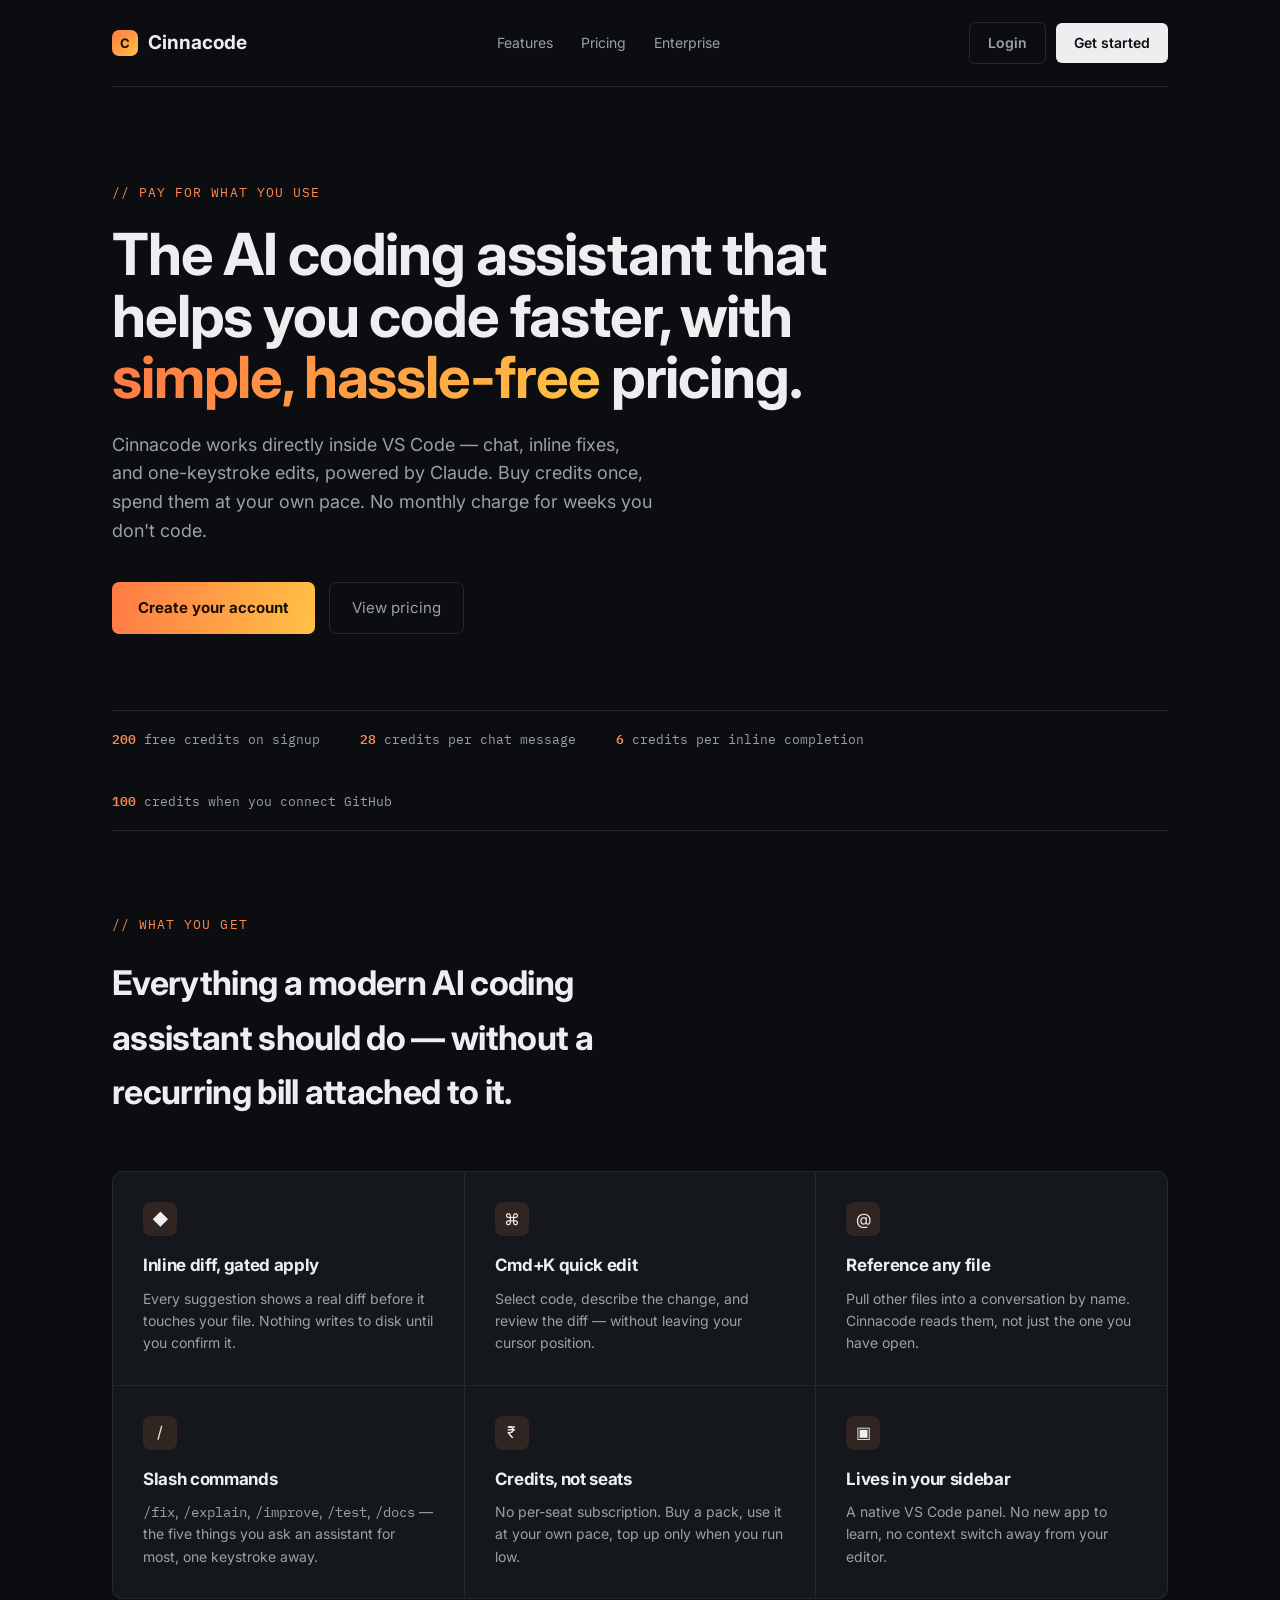
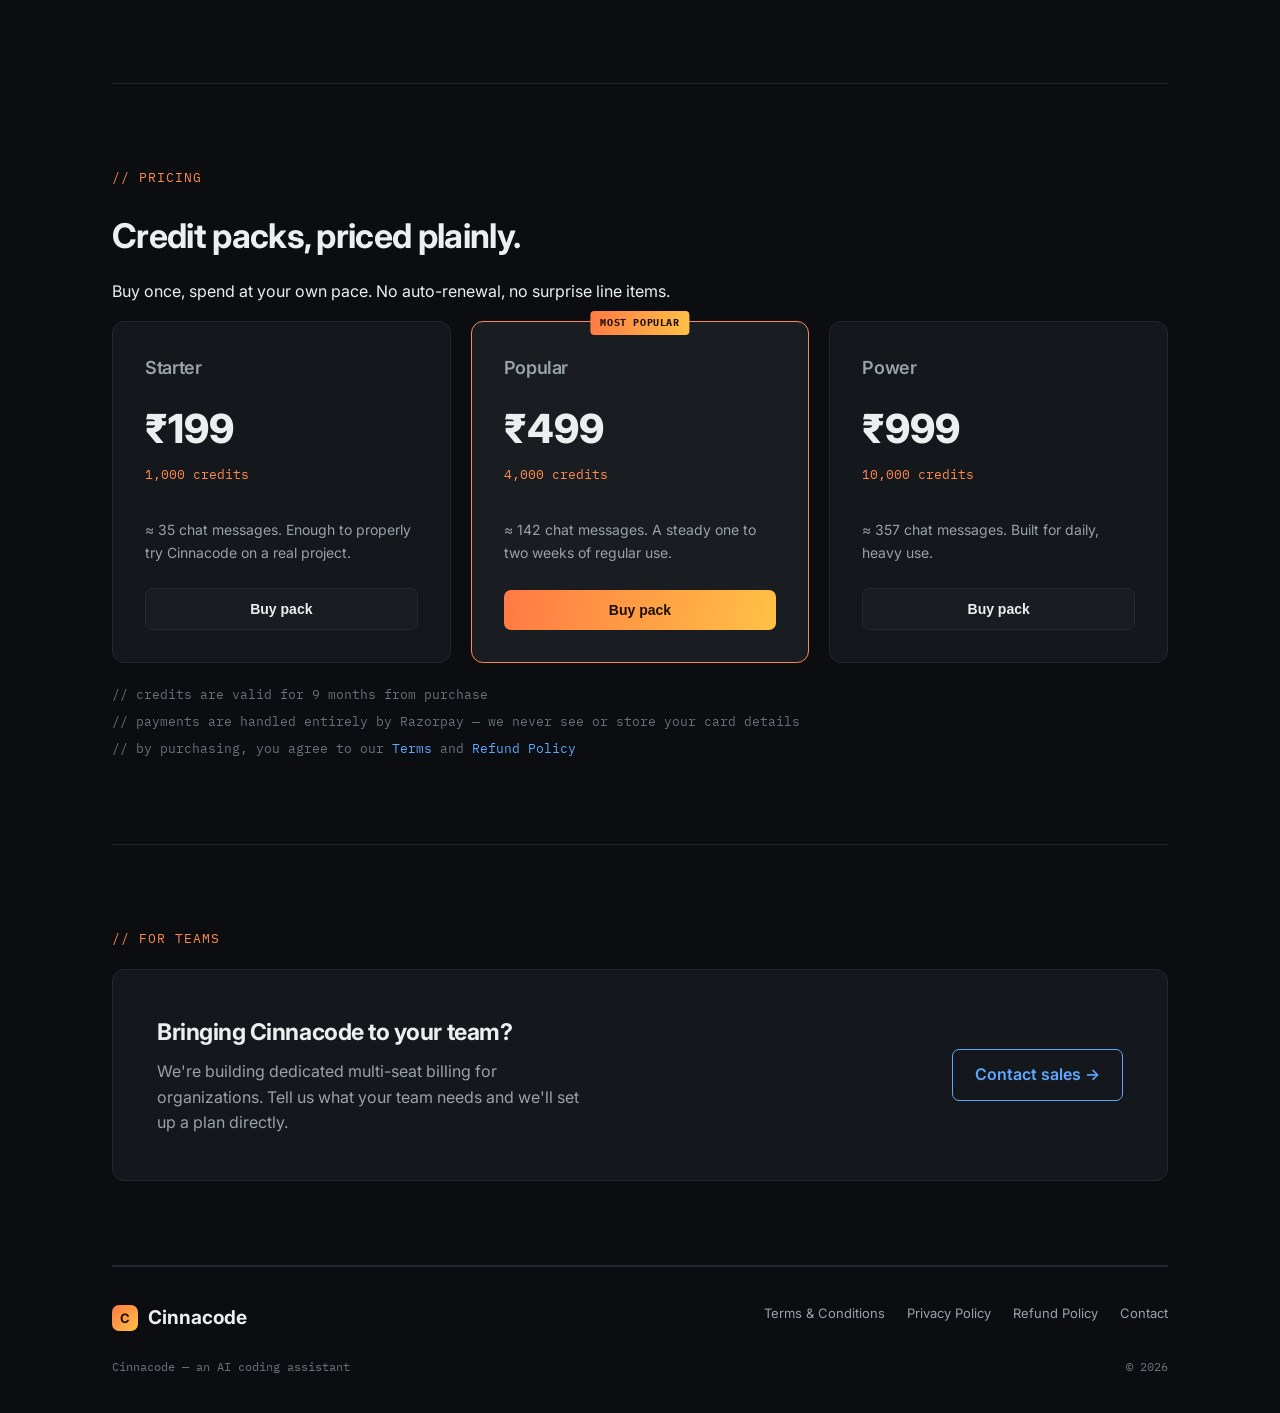
==== index.html @ 88234ab5 "Add favicon matching brand mark" ====
<!DOCTYPE html>
<html lang="en">
<head>
<meta charset="UTF-8">
<meta name="viewport" content="width=device-width, initial-scale=1.0">
<title>Cinnacode — The AI coding assistant that helps you code faster, with simple, hassle-free pricing</title>
<link rel="preconnect" href="https://fonts.googleapis.com">
<link href="https://fonts.googleapis.com/css2?family=Inter:wght@400;500;600;700;800&family=IBM+Plex+Mono:wght@400;500;600&display=swap" rel="stylesheet">
<link rel="stylesheet" href="style.css">
<link rel="icon" type="image/svg+xml" href="favicon.svg">
<!-- Google Analytics (GA4) — codesail.in/cinnacode.com property -->
<script async src="https://www.googletagmanager.com/gtag/js?id=G-FKMWRY9R9C"></script>
<script>
  window.dataLayer = window.dataLayer || [];
  function gtag(){dataLayer.push(arguments);}
  gtag('js', new Date());
  gtag('config', 'G-FKMWRY9R9C');
</script>
</head>
<body>

<div class="wrap">
  <nav class="site-nav">
    <a href="index.html" class="brand"><span class="brand-mark">C</span>Cinnacode</a>
    <div class="nav-links">
      <a href="#features">Features</a>
      <a href="#pricing">Pricing</a>
      <a href="#enterprise">Enterprise</a>
    </div>
    <div style="display: flex; align-items: center; gap: 10px;">
      <a href="login.html" class="nav-cta" id="loginNavBtn" style="background:transparent;border:1px solid var(--line);color:var(--text-dim);">Login</a>
      <a href="register.html" class="nav-cta" id="navCta">Get started</a>
    </div>
  </nav>
</div>

<div class="wrap">
  <section class="hero">
    <div class="eyebrow">// pay for what you use</div>
    <h1>The AI coding assistant that helps you code faster, with <span class="gradient-text">simple, hassle-free</span> pricing.</h1>
    <p>Cinnacode works directly inside VS Code — chat, inline fixes, and one-keystroke edits, powered by Claude. Buy credits once, spend them at your own pace. No monthly charge for weeks you don't code.</p>
    <div class="hero-actions">
      <a href="register.html" class="btn-primary">Create your account</a>
      <a href="#pricing" class="btn-secondary">View pricing</a>
    </div>
  </section>
</div>

<div class="wrap">
  <div class="ticker">
    <div><span>200</span> free credits on signup</div>
    <div><span>28</span> credits per chat message</div>
    <div><span>6</span> credits per inline completion</div>
    <div><span>100</span> credits when you connect GitHub</div>
  </div>
</div>

<div class="wrap">
  <section class="features" id="features">
    <div class="section-label">// what you get</div>
    <h2>Everything a modern AI coding assistant should do — without a recurring bill attached to it.</h2>
    <div class="feature-grid">
      <div class="feature-card">
        <div class="feature-icon">◆</div>
        <h3>Inline diff, gated apply</h3>
        <p>Every suggestion shows a real diff before it touches your file. Nothing writes to disk until you confirm it.</p>
      </div>
      <div class="feature-card">
        <div class="feature-icon">⌘</div>
        <h3>Cmd+K quick edit</h3>
        <p>Select code, describe the change, and review the diff — without leaving your cursor position.</p>
      </div>
      <div class="feature-card">
        <div class="feature-icon">@</div>
        <h3>Reference any file</h3>
        <p>Pull other files into a conversation by name. Cinnacode reads them, not just the one you have open.</p>
      </div>
      <div class="feature-card">
        <div class="feature-icon">/</div>
        <h3>Slash commands</h3>
        <p><span class="mono">/fix</span>, <span class="mono">/explain</span>, <span class="mono">/improve</span>, <span class="mono">/test</span>, <span class="mono">/docs</span> — the five things you ask an assistant for most, one keystroke away.</p>
      </div>
      <div class="feature-card">
        <div class="feature-icon">₹</div>
        <h3>Credits, not seats</h3>
        <p>No per-seat subscription. Buy a pack, use it at your own pace, top up only when you run low.</p>
      </div>
      <div class="feature-card">
        <div class="feature-icon">▣</div>
        <h3>Lives in your sidebar</h3>
        <p>A native VS Code panel. No new app to learn, no context switch away from your editor.</p>
      </div>
    </div>
  </section>
</div>

<div class="wrap">
  <section class="pricing" id="pricing">
    <div class="section-label">// pricing</div>
    <h2>Credit packs, priced plainly.</h2>
    <p class="lead">Buy once, spend at your own pace. No auto-renewal, no surprise line items.</p>

    <div class="price-grid">
      <div class="price-card">
        <h3>Starter</h3>
        <div class="price-amount">₹199</div>
        <div class="price-credits">1,000 credits</div>
        <p class="price-desc">≈ 35 chat messages. Enough to properly try Cinnacode on a real project.</p>
        <button class="price-buy" onclick="buyPack('starter_inr')">Buy pack</button>
      </div>

      <div class="price-card featured">
        <h3>Popular</h3>
        <div class="price-amount">₹499</div>
        <div class="price-credits">4,000 credits</div>
        <p class="price-desc">≈ 142 chat messages. A steady one to two weeks of regular use.</p>
        <button class="price-buy" onclick="buyPack('popular_inr')">Buy pack</button>
      </div>

      <div class="price-card">
        <h3>Power</h3>
        <div class="price-amount">₹999</div>
        <div class="price-credits">10,000 credits</div>
        <p class="price-desc">≈ 357 chat messages. Built for daily, heavy use.</p>
        <button class="price-buy" onclick="buyPack('power_inr')">Buy pack</button>
      </div>
    </div>
    <div class="pricing-note">// credits are valid for 9 months from purchase</div>
    <div class="pricing-note" style="margin-top: 6px;">// payments are handled entirely by Razorpay — we never see or store your card details</div>
    <div class="pricing-note" style="margin-top: 6px;">// by purchasing, you agree to our <a href="terms.html">Terms</a> and <a href="refund.html">Refund Policy</a></div>
  </section>
</div>

<div class="wrap">
  <section class="enterprise" id="enterprise">
    <div class="section-label">// for teams</div>
    <div class="enterprise-box">
      <div>
        <h3>Bringing Cinnacode to your team?</h3>
        <p>We're building dedicated multi-seat billing for organizations. Tell us what your team needs and we'll set up a plan directly.</p>
      </div>
      <a href="mailto:sailendrags@gmail.com?subject=Cinnacode%20for%20Enterprise&body=Company%20name%3A%0ATeam%20size%3A%0AWhat%20we're%20looking%20for%3A" class="btn-outline">Contact sales →</a>
    </div>
  </section>
</div>

<div class="wrap">
  <footer class="site-footer">
    <div class="footer-top">
      <div class="brand"><span class="brand-mark">C</span>Cinnacode</div>
      <div class="footer-links">
        <a href="terms.html">Terms & Conditions</a>
        <a href="privacy.html">Privacy Policy</a>
        <a href="refund.html">Refund Policy</a>
        <a href="contact.html">Contact</a>
      </div>
    </div>
    <div class="footer-bottom">
      <div>Cinnacode — an AI coding assistant</div>
      <div>© 2026</div>
    </div>
  </footer>
</div>

<script src="https://checkout.razorpay.com/v1/checkout.js"></script>
<script>
  const BACKEND_URL = 'https://sail-backend-production-154d.up.railway.app';

  const savedToken = localStorage.getItem('cinnacode_token');
  if (savedToken) {
    document.getElementById('navCta').textContent = 'My account';
    document.getElementById('navCta').href = 'dashboard.html';
    document.getElementById('loginNavBtn').style.display = 'none';
  }

  // ── Razorpay checkout flow ──────────────────────────────────────────────
  // Matches the real billing.py contract exactly:
  // - create-order only needs { pack_id } — the backend looks up amount,
  //   currency, and credits itself from its own CREDIT_PACKS catalog.
  // - verify-payment needs pack_id included too (backend re-validates the
  //   pack server-side rather than trusting whatever the client claims).
  // - success response field is `new_balance`, not `credits_balance`.
  async function buyPack(packId) {
    const token = localStorage.getItem('cinnacode_token');

    if (!token) {
      alert('Please create an account or log in first — redirecting you to sign up.');
      window.location.href = 'register.html';
      return;
    }

    try {
      const orderResponse = await fetch(`${BACKEND_URL}/billing/create-order`, {
        method: 'POST',
        headers: {
          'Content-Type': 'application/json',
          'Authorization': `Bearer ${token}`
        },
        body: JSON.stringify({ pack_id: packId })
      });

      if (!orderResponse.ok) {
        const errorData = await orderResponse.json().catch(() => ({}));
        throw new Error(errorData.detail || 'Could not start checkout. Please try again.');
      }

      const order = await orderResponse.json();
      // order = { order_id, amount, currency, pack_name, credits, key_id }

      const options = {
        key: order.key_id,
        amount: order.amount,
        currency: order.currency,
        name: 'Cinnacode',
        description: `${order.pack_name} pack — ${order.credits} credits`,
        order_id: order.order_id,
        handler: async function (response) {
          try {
            const verifyResponse = await fetch(`${BACKEND_URL}/billing/verify-payment`, {
              method: 'POST',
              headers: {
                'Content-Type': 'application/json',
                'Authorization': `Bearer ${token}`
              },
              body: JSON.stringify({
                razorpay_order_id: response.razorpay_order_id,
                razorpay_payment_id: response.razorpay_payment_id,
                razorpay_signature: response.razorpay_signature,
                pack_id: packId
              })
            });

            if (!verifyResponse.ok) {
              const errorData = await verifyResponse.json().catch(() => ({}));
              throw new Error(errorData.detail || 'Payment verification failed. Contact support if you were charged.');
            }

            const result = await verifyResponse.json();
            alert(`Success! ${result.credits_added} credits added. New balance: ${result.new_balance}`);

          } catch (err) {
            alert(err.message);
          }
        },
        theme: { color: '#FF8A50' }
      };

      const razorpayCheckout = new Razorpay(options);
      razorpayCheckout.open();

    } catch (err) {
      alert(err.message || 'Something went wrong starting checkout.');
    }
  }
</script>

</body>
</html>
---- style.css ----
/* ── Cinnacode — shared site styles (dark theme, v2) ──────────────────── */
/* Dark, VS Code-inspired base with a warm gradient accent. Every page links
   this one file — edit here, it updates everywhere. */

:root {
  --bg: #0B0D10;
  --panel: #14171B;
  --panel-2: #191D22;
  --line: #24282E;
  --text: #EDEEF0;
  --text-dim: #9BA1A8;
  --text-faint: #6B7178;

  --accent-1: #FF7A45;
  --accent-2: #FFC145;
  --accent-solid: #FF8A50;
  --blue: #5FA8FF;
  --error: #F0654A;
  --error-bg: #2A1714;
  --success: #5FCB8E;
}

* { box-sizing: border-box; }

body {
  margin: 0;
  background: var(--bg);
  color: var(--text);
  font-family: 'Inter', -apple-system, sans-serif;
  line-height: 1.6;
  -webkit-font-smoothing: antialiased;
  min-height: 100vh;
  display: flex;
  flex-direction: column;
}

h1, h2, h3 { font-family: 'Inter', sans-serif; font-weight: 700; margin: 0; letter-spacing: -0.02em; color: var(--text); }
.mono { font-family: 'IBM Plex Mono', monospace; }
a { color: var(--blue); text-decoration: none; }
a:hover { text-decoration: underline; }

.wrap { max-width: 1120px; margin: 0 auto; padding: 0 32px; width: 100%; }

.gradient-text {
  background: linear-gradient(100deg, var(--accent-1), var(--accent-2));
  -webkit-background-clip: text;
  background-clip: text;
  color: transparent;
}

/* ── Nav ──────────────────────────────────────────────────────────────── */
nav.site-nav {
  display: flex; align-items: center; justify-content: space-between;
  padding: 22px 0; border-bottom: 1px solid var(--line);
}
.brand {
  font-size: 19px; font-weight: 700; display: flex; align-items: center; gap: 10px; color: var(--text);
}
.brand:hover { text-decoration: none; }
.brand-mark {
  width: 26px; height: 26px; border-radius: 7px;
  background: linear-gradient(135deg, var(--accent-1), var(--accent-2));
  display: flex; align-items: center; justify-content: center;
  font-size: 13px; font-weight: 700; color: #1A1006;
}
.nav-links { display: flex; gap: 28px; font-size: 14px; color: var(--text-dim); }
.nav-links a { color: var(--text-dim); }
.nav-links a:hover { color: var(--text); text-decoration: none; }
.nav-cta {
  padding: 9px 18px; background: var(--text); color: var(--bg);
  border-radius: 6px; font-weight: 600; font-size: 14px;
}
.nav-cta:hover { background: #fff; text-decoration: none; }

/* ── Hero ─────────────────────────────────────────────────────────────── */
.hero { padding: 96px 0 76px; border-bottom: 1px solid var(--line); }
.eyebrow, .section-label {
  font-family: 'IBM Plex Mono', monospace; font-size: 13px; color: var(--accent-solid);
  text-transform: uppercase; letter-spacing: 0.08em; margin-bottom: 20px;
}
.hero h1 { font-size: 58px; line-height: 1.06; max-width: 780px; }
.hero p { margin-top: 22px; font-size: 18px; color: var(--text-dim); max-width: 540px; }
.hero-actions { margin-top: 36px; display: flex; gap: 14px; align-items: center; flex-wrap: wrap; }

.btn-primary {
  padding: 14px 26px;
  background: linear-gradient(100deg, var(--accent-1), var(--accent-2));
  color: #1A1006; border: none; border-radius: 7px;
  font-weight: 700; font-size: 15px; cursor: pointer; display: inline-block;
}
.btn-primary:hover { text-decoration: none; opacity: 0.92; }
.btn-primary:disabled { opacity: 0.4; cursor: not-allowed; }

.btn-secondary {
  padding: 13px 22px; border: 1px solid var(--line); color: var(--text-dim);
  border-radius: 7px; font-size: 15px; background: transparent;
}
.btn-secondary:hover { border-color: var(--text-faint); color: var(--text); text-decoration: none; }

.btn-outline {
  padding: 12px 22px; background: transparent; border: 1px solid var(--blue); color: var(--blue);
  border-radius: 7px; font-weight: 600; white-space: nowrap;
}
.btn-outline:hover { background: rgba(95,168,255,0.1); text-decoration: none; }

/* ── Ticker ───────────────────────────────────────────────────────────── */
.ticker {
  display: flex; gap: 40px; padding: 18px 0; border-bottom: 1px solid var(--line);
  font-family: 'IBM Plex Mono', monospace; font-size: 13px; color: var(--text-dim); flex-wrap: wrap;
}
.ticker span { color: var(--accent-solid); font-weight: 600; }

/* ── Features ─────────────────────────────────────────────────────────── */
.features { padding: 84px 0; border-bottom: 1px solid var(--line); }
.features h2 { font-size: 34px; max-width: 560px; margin-bottom: 52px; }
.feature-grid { display: grid; grid-template-columns: repeat(3, 1fr); gap: 1px; background: var(--line); border: 1px solid var(--line); border-radius: 10px; overflow: hidden; }
.feature-card { background: var(--panel); padding: 30px; }
.feature-card h3 { font-size: 17px; margin-bottom: 8px; }
.feature-card p { color: var(--text-dim); font-size: 14px; margin: 0; }
.feature-icon {
  width: 34px; height: 34px; border-radius: 8px;
  background: rgba(255,138,80,0.12);
  display: flex; align-items: center; justify-content: center;
  margin-bottom: 16px; font-size: 16px;
}

/* ── Pricing ──────────────────────────────────────────────────────────── */
.pricing { padding: 84px 0; border-bottom: 1px solid var(--line); }
.pricing h2 { font-size: 34px; max-width: 560px; }
.pricing > .wrap > p.lead { color: var(--text-dim); max-width: 520px; margin-top: 14px; margin-bottom: 50px; }

.price-grid { display: grid; grid-template-columns: repeat(3, 1fr); gap: 20px; }
.price-card {
  background: var(--panel); border: 1px solid var(--line); border-radius: 12px; padding: 32px;
  display: flex; flex-direction: column;
}
.price-card.featured { border-color: var(--accent-solid); background: var(--panel-2); position: relative; }
.price-card.featured::before {
  content: "MOST POPULAR";
  position: absolute; top: -11px; left: 50%; transform: translateX(-50%);
  background: linear-gradient(100deg, var(--accent-1), var(--accent-2));
  color: #1A1006; font-family: 'IBM Plex Mono', monospace; font-size: 10px; font-weight: 700;
  letter-spacing: 0.06em; padding: 4px 10px; border-radius: 4px;
}
.price-card h3 { font-size: 18px; color: var(--text-dim); font-weight: 600; margin-bottom: 14px; }
.price-amount { font-size: 40px; font-weight: 800; margin-bottom: 4px; }
.price-credits { font-family: 'IBM Plex Mono', monospace; font-size: 13px; color: var(--accent-solid); margin-bottom: 20px; }
.price-desc { color: var(--text-dim); font-size: 14px; margin-bottom: 24px; flex-grow: 1; }
.price-buy {
  width: 100%; padding: 12px; border: none; border-radius: 7px; font-size: 14px; font-weight: 700;
  cursor: pointer; background: var(--panel-2); color: var(--text); border: 1px solid var(--line);
}
.price-card.featured .price-buy {
  background: linear-gradient(100deg, var(--accent-1), var(--accent-2)); color: #1A1006; border: none;
}
.price-buy:hover { opacity: 0.9; }
.price-buy:disabled { opacity: 0.4; cursor: not-allowed; }
.pricing-note { margin-top: 22px; font-size: 13px; color: var(--text-faint); font-family: 'IBM Plex Mono', monospace; }

/* ── Enterprise ───────────────────────────────────────────────────────── */
.enterprise { padding: 84px 0; border-bottom: 1px solid var(--line); }
.enterprise-box {
  border: 1px solid var(--line); border-radius: 12px; padding: 44px; background: var(--panel);
  display: flex; justify-content: space-between; align-items: center; gap: 36px; flex-wrap: wrap;
}
.enterprise-box h3 { font-size: 23px; margin-bottom: 8px; }
.enterprise-box p { color: var(--text-dim); max-width: 440px; margin: 0; }

/* ── Footer ───────────────────────────────────────────────────────────── */
footer.site-footer { margin-top: auto; padding: 36px 0; border-top: 1px solid var(--line); }
.footer-top { display: flex; justify-content: space-between; align-items: flex-start; flex-wrap: wrap; gap: 24px; margin-bottom: 24px; }
.footer-links { display: flex; gap: 22px; flex-wrap: wrap; font-size: 13px; }
.footer-links a { color: var(--text-dim); }
.footer-links a:hover { color: var(--text); }
.footer-bottom { font-size: 12px; color: var(--text-faint); font-family: 'IBM Plex Mono', monospace; display: flex; justify-content: space-between; flex-wrap: wrap; gap: 8px; }

/* ── Legal / article pages ────────────────────────────────────────────── */
.legal-page { padding: 60px 0 80px; }
.legal-page .updated { font-size: 13px; color: var(--text-faint); font-family: 'IBM Plex Mono', monospace; margin-bottom: 40px; }
.legal-page h1 { font-size: 38px; margin-bottom: 8px; }
.legal-page h2 { font-size: 21px; margin-top: 40px; margin-bottom: 14px; }
.legal-page p, .legal-page li { color: var(--text-dim); font-size: 15px; margin-bottom: 14px; }
.legal-page ul, .legal-page ol { padding-left: 22px; }
.legal-page strong { color: var(--text); }
.legal-callout { background: var(--error-bg); border: 1px solid var(--error); border-radius: 8px; padding: 22px 24px; margin: 24px 0; }
.legal-callout p { color: var(--text); margin: 0; }
.legal-callout .label { font-family: 'IBM Plex Mono', monospace; font-size: 12px; text-transform: uppercase; letter-spacing: 0.06em; color: var(--error); margin-bottom: 10px; display: block; }
.legal-page a { text-decoration: underline; }

/* ── Forms ────────────────────────────────────────────────────────────── */
main.form-main { flex: 1; display: flex; align-items: center; justify-content: center; padding: 56px 24px; }
.panel { width: 100%; max-width: 440px; }
.panel h1 { font-size: 30px; margin-bottom: 10px; }
.panel > p.sub { color: var(--text-dim); margin-bottom: 32px; font-size: 15px; }

label { display: block; font-size: 13px; color: var(--text-dim); margin-bottom: 7px; font-weight: 500; }
input[type="text"], input[type="email"], select {
  width: 100%; padding: 12px 14px; background: var(--panel); border: 1px solid var(--line);
  border-radius: 7px; color: var(--text); font-size: 15px; font-family: 'Inter', sans-serif; margin-bottom: 20px;
}
input:focus, select:focus { outline: none; border-color: var(--accent-solid); }

.checkbox-row { display: flex; align-items: flex-start; gap: 10px; margin-bottom: 24px; font-size: 13px; color: var(--text-dim); }
.checkbox-row input[type="checkbox"] { margin-top: 3px; width: 16px; height: 16px; flex-shrink: 0; accent-color: var(--accent-solid); }
.checkbox-row a { color: var(--blue); }

.error-box { display: none; background: var(--error-bg); border: 1px solid var(--error); color: #FF9C87; padding: 13px 15px; border-radius: 7px; font-size: 14px; margin-bottom: 20px; }
.terms-note { margin-top: 16px; font-size: 12px; color: var(--text-faint); text-align: center; }

/* ── Success state ────────────────────────────────────────────────────── */
.success-panel { display: none; }
.success-panel .success-icon {
  width: 52px; height: 52px; border-radius: 12px;
  background: linear-gradient(135deg, var(--accent-1), var(--accent-2));
  display: flex; align-items: center; justify-content: center; font-size: 22px; margin-bottom: 24px; color: #1A1006;
}
.key-box { background: var(--panel); border: 1px solid var(--line); border-radius: 10px; padding: 18px; margin: 22px 0; }
.key-label { font-family: 'IBM Plex Mono', monospace; font-size: 12px; color: var(--text-dim); text-transform: uppercase; letter-spacing: 0.05em; margin-bottom: 9px; }
.key-value { font-family: 'IBM Plex Mono', monospace; font-size: 13px; word-break: break-all; color: var(--accent-solid); line-height: 1.5; margin-bottom: 13px; }
.copy-btn { padding: 8px 15px; background: transparent; border: 1px solid var(--blue); color: var(--blue); border-radius: 6px; font-size: 13px; cursor: pointer; }
.copy-btn:hover { background: rgba(95,168,255,0.1); }
.copy-btn.copied { border-color: var(--success); color: var(--success); background: transparent; }

.steps { margin: 26px 0; padding: 0; list-style: none; counter-reset: step; }
.steps li { counter-increment: step; padding-left: 34px; position: relative; margin-bottom: 16px; font-size: 14px; color: var(--text-dim); }
.steps li::before {
  content: counter(step); position: absolute; left: 0; top: -1px; width: 23px; height: 23px;
  background: var(--panel); border: 1px solid var(--line); color: var(--accent-solid);
  border-radius: 6px; display: flex; align-items: center; justify-content: center;
  font-family: 'IBM Plex Mono', monospace; font-size: 12px;
}
.steps code { background: var(--panel); padding: 2px 6px; border-radius: 4px; color: var(--text); font-family: 'IBM Plex Mono', monospace; font-size: 13px; }
.credits-badge { display: inline-block; font-family: 'IBM Plex Mono', monospace; font-size: 13px; color: var(--accent-solid); margin-bottom: 6px; }

/* ── Contact page ─────────────────────────────────────────────────────── */
.contact-grid { display: grid; grid-template-columns: 1fr 1fr; gap: 20px; margin-top: 40px; }
.contact-card { background: var(--panel); border: 1px solid var(--line); border-radius: 10px; padding: 26px; }
.contact-card .label { font-family: 'IBM Plex Mono', monospace; font-size: 12px; text-transform: uppercase; letter-spacing: 0.06em; color: var(--accent-solid); margin-bottom: 10px; }
.contact-card p { color: var(--text-dim); margin: 0 0 6px; }
.contact-card .value { color: var(--text); font-size: 16px; font-weight: 600; }

/* ── Responsive ───────────────────────────────────────────────────────── */
@media (max-width: 900px) {
  .price-grid { grid-template-columns: 1fr; }
}
@media (max-width: 720px) {
  .hero h1 { font-size: 38px; }
  .feature-grid { grid-template-columns: 1fr; }
  .nav-links { display: none; }
  .enterprise-box { flex-direction: column; align-items: flex-start; }
  .contact-grid { grid-template-columns: 1fr; }
  .footer-top { flex-direction: column; }
}
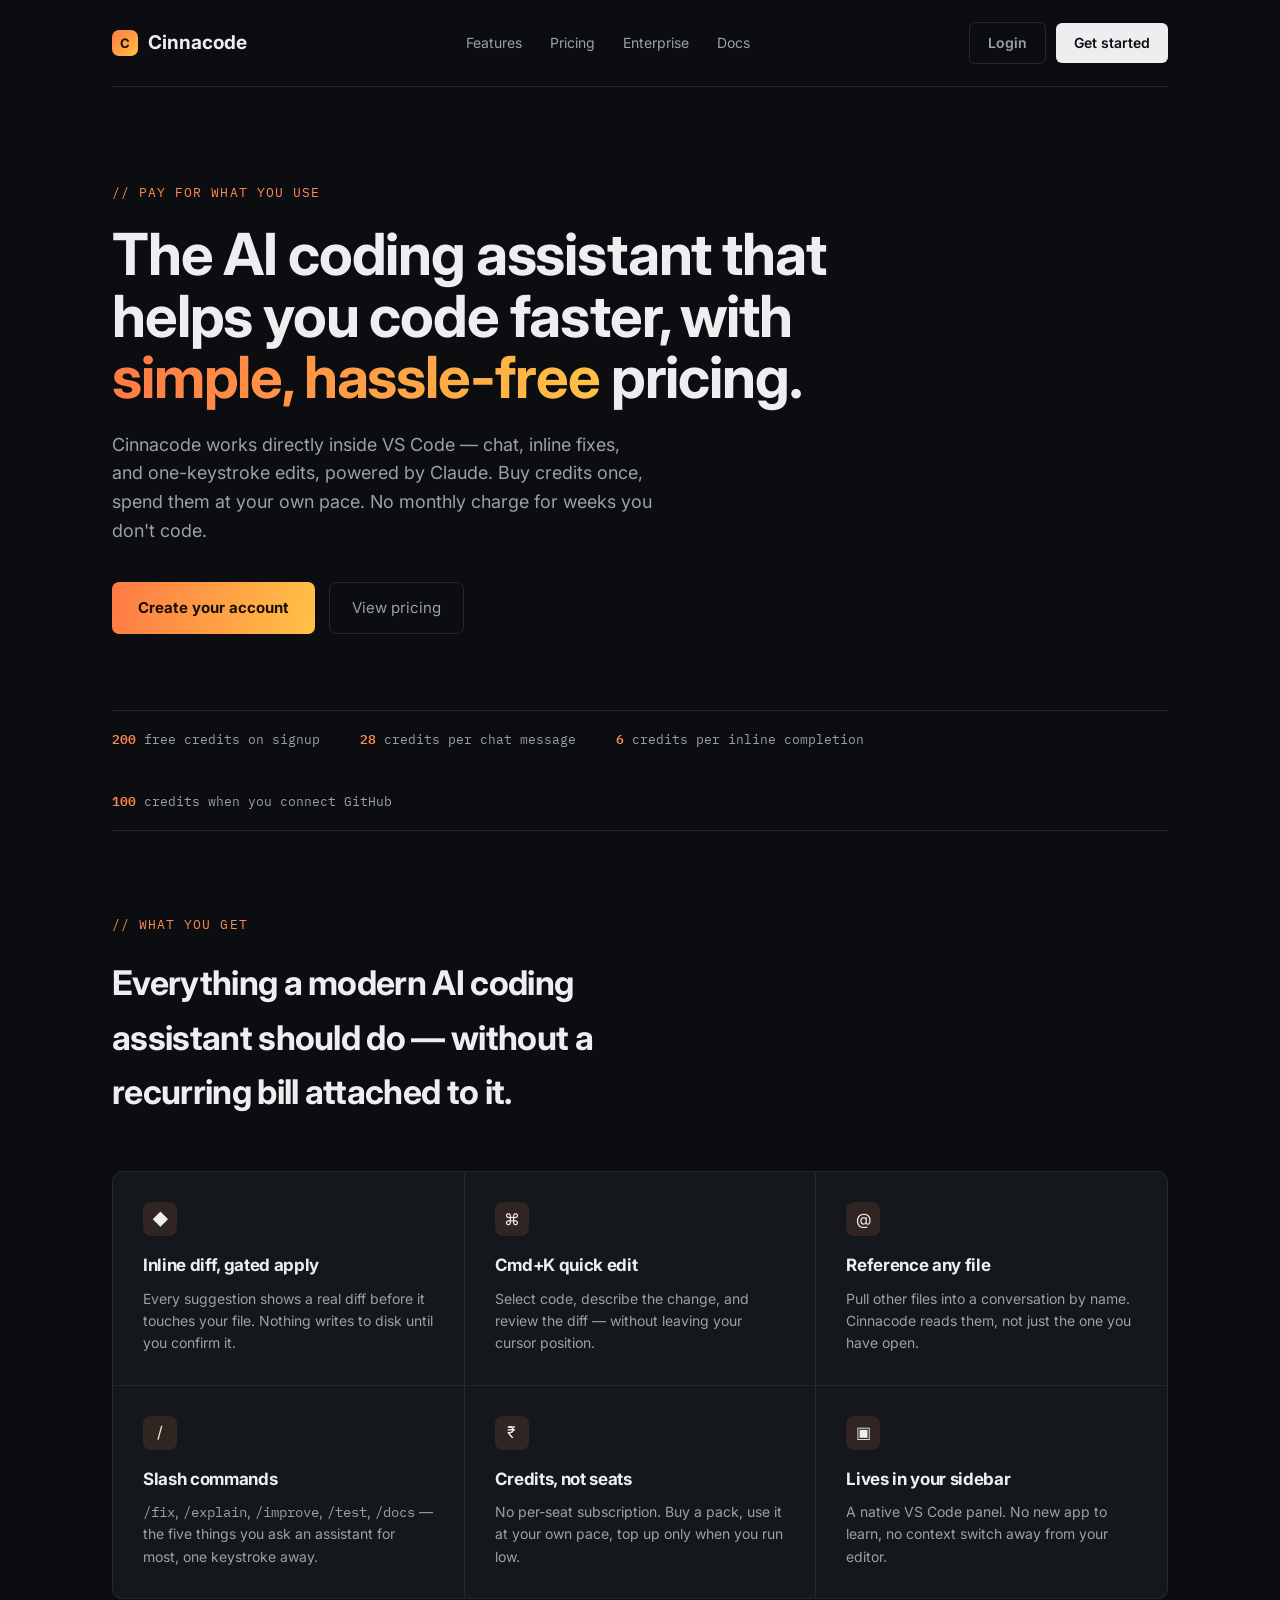
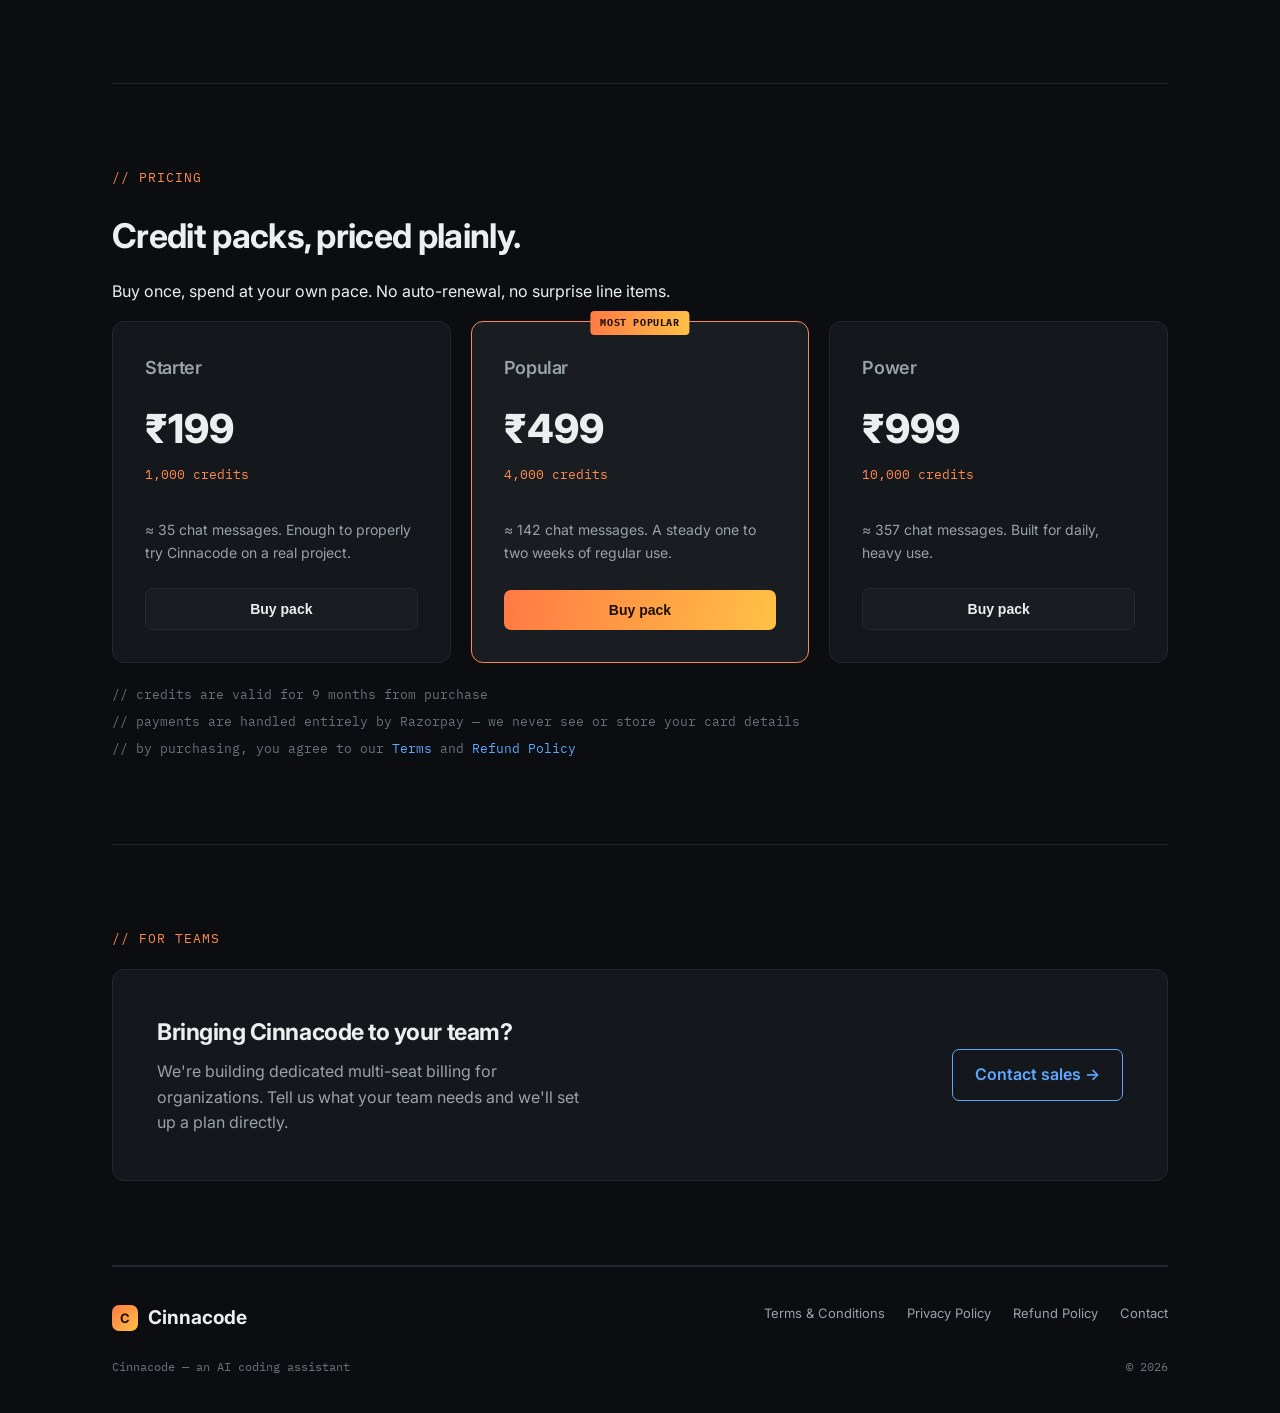
==== commit 68e58dea: "Make VS Code commands prominent, clearer step-by-step key instructions" ====
--- a/index.html
+++ b/index.html
@@ -26,6 +26,7 @@
       <a href="#features">Features</a>
       <a href="#pricing">Pricing</a>
       <a href="#enterprise">Enterprise</a>
+      <a href="resources.html">Docs</a>
     </div>
     <div style="display: flex; align-items: center; gap: 10px;">
       <a href="login.html" class="nav-cta" id="loginNavBtn" style="background:transparent;border:1px solid var(--line);color:var(--text-dim);">Login</a>
--- a/style.css
+++ b/style.css
@@ -229,7 +229,16 @@
   border-radius: 6px; display: flex; align-items: center; justify-content: center;
   font-family: 'IBM Plex Mono', monospace; font-size: 12px;
 }
-.steps code { background: var(--panel); padding: 2px 6px; border-radius: 4px; color: var(--text); font-family: 'IBM Plex Mono', monospace; font-size: 13px; }
+.steps code {
+  background: var(--panel);
+  padding: 3px 8px;
+  border-radius: 4px;
+  border: 1px solid var(--accent-solid);
+  color: var(--accent-solid);
+  font-weight: 700;
+  font-family: 'IBM Plex Mono', monospace;
+  font-size: 13px;
+}
 .credits-badge { display: inline-block; font-family: 'IBM Plex Mono', monospace; font-size: 13px; color: var(--accent-solid); margin-bottom: 6px; }
 
 /* ── Contact page ─────────────────────────────────────────────────────── */
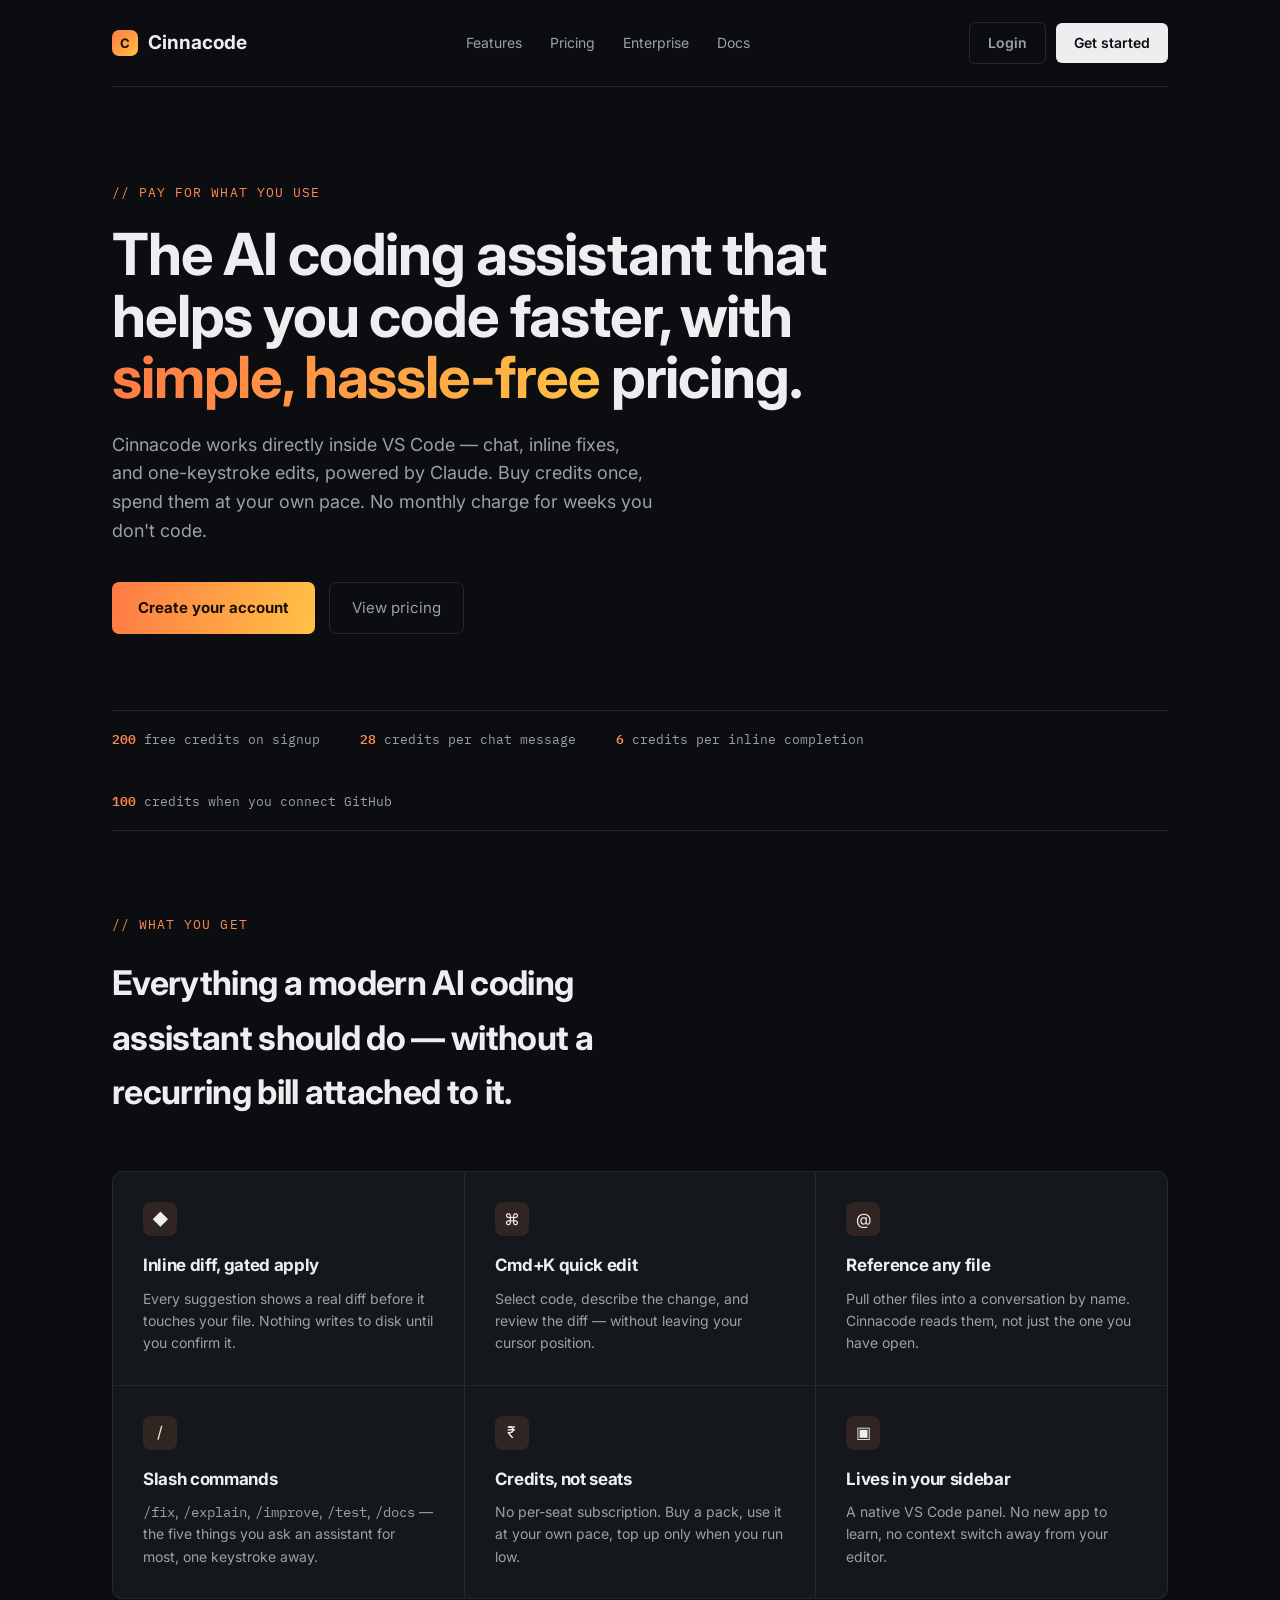
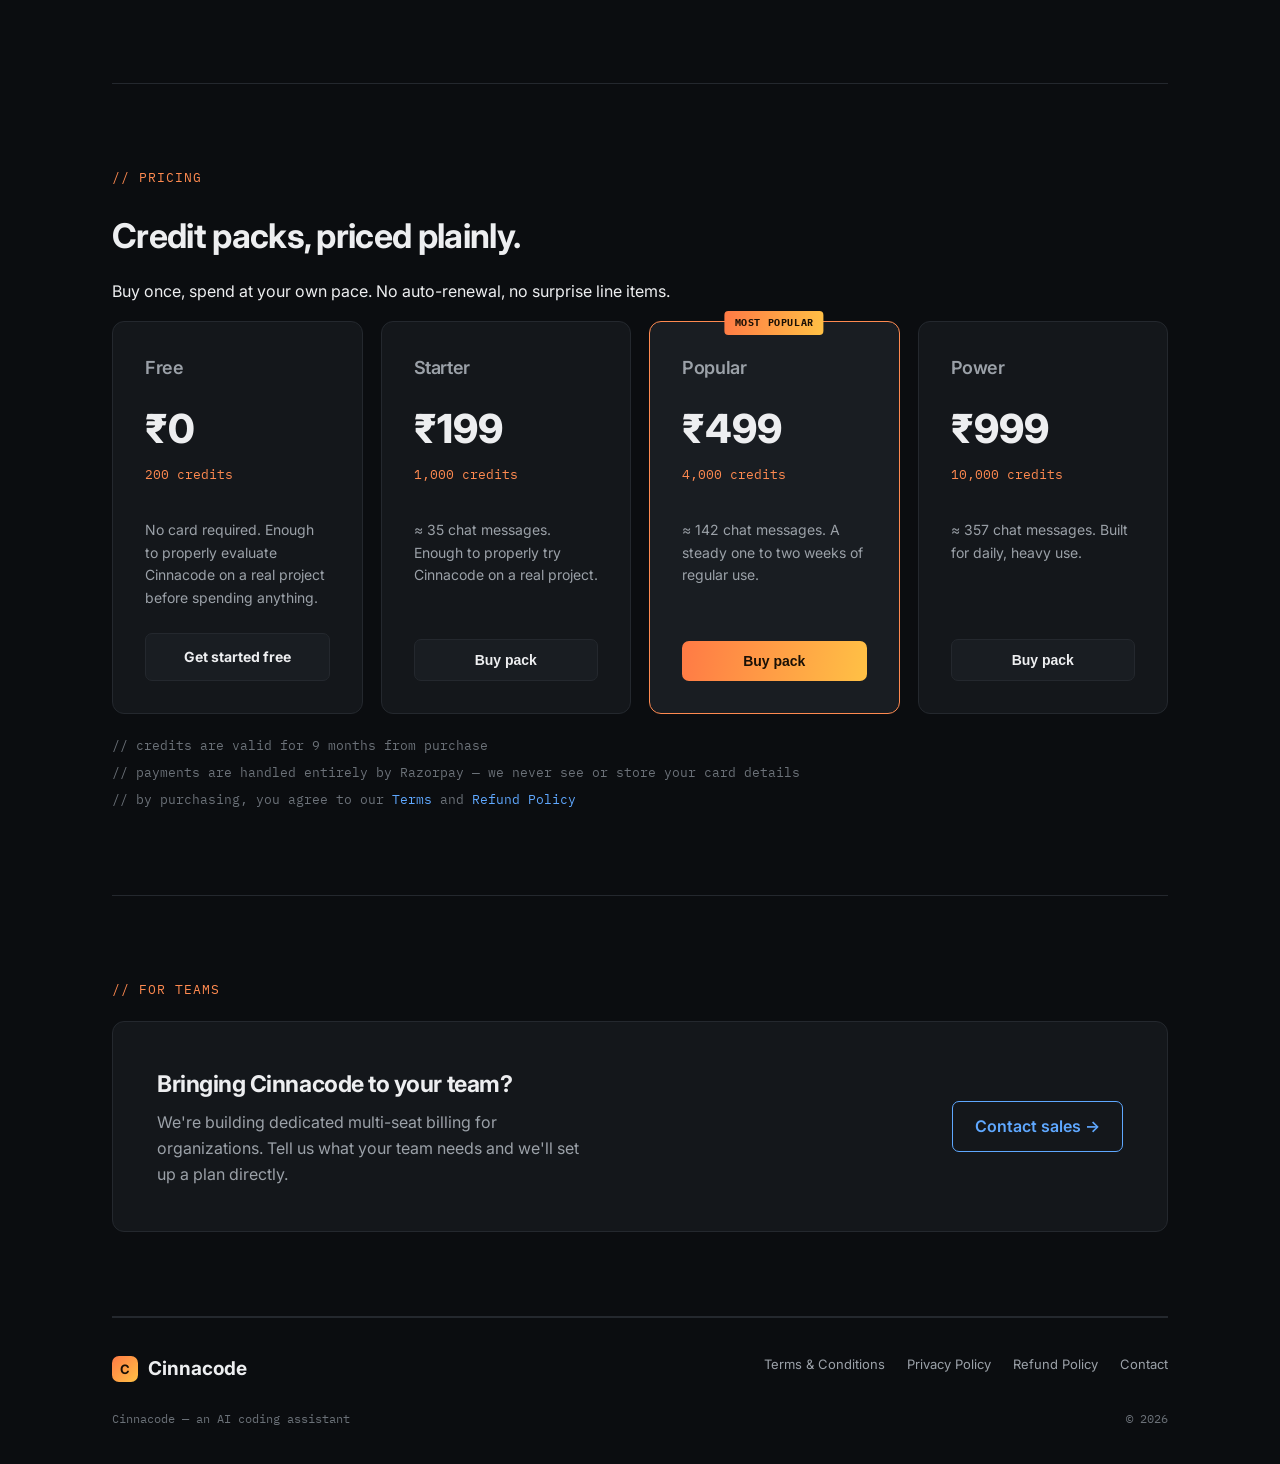
==== commit 95f5325a: "Add explicit Free tier card to pricing section, expand grid to 4 columns" ====
--- a/index.html
+++ b/index.html
@@ -102,6 +102,14 @@
     <p class="lead">Buy once, spend at your own pace. No auto-renewal, no surprise line items.</p>
 
     <div class="price-grid">
+      <div class="price-card">
+        <h3>Free</h3>
+        <div class="price-amount">₹0</div>
+        <div class="price-credits">200 credits</div>
+        <p class="price-desc">No card required. Enough to properly evaluate Cinnacode on a real project before spending anything.</p>
+        <a href="register.html" class="price-buy" style="display: block; text-align: center; text-decoration: none;">Get started free</a>
+      </div>
+
       <div class="price-card">
         <h3>Starter</h3>
         <div class="price-amount">₹199</div>
--- a/style.css
+++ b/style.css
@@ -129,7 +129,7 @@
 .pricing h2 { font-size: 34px; max-width: 560px; }
 .pricing > .wrap > p.lead { color: var(--text-dim); max-width: 520px; margin-top: 14px; margin-bottom: 50px; }
 
-.price-grid { display: grid; grid-template-columns: repeat(3, 1fr); gap: 20px; }
+.price-grid { display: grid; grid-template-columns: repeat(4, 1fr); gap: 18px; }
 .price-card {
   background: var(--panel); border: 1px solid var(--line); border-radius: 12px; padding: 32px;
   display: flex; flex-direction: column;
@@ -249,10 +249,11 @@
 .contact-card .value { color: var(--text); font-size: 16px; font-weight: 600; }
 
 /* ── Responsive ───────────────────────────────────────────────────────── */
-@media (max-width: 900px) {
+@media (max-width: 1100px) {
+  .price-grid { grid-template-columns: repeat(2, 1fr); }
+}
+@media (max-width: 720px) {
   .price-grid { grid-template-columns: 1fr; }
-}
-@media (max-width: 720px) {
   .hero h1 { font-size: 38px; }
   .feature-grid { grid-template-columns: 1fr; }
   .nav-links { display: none; }
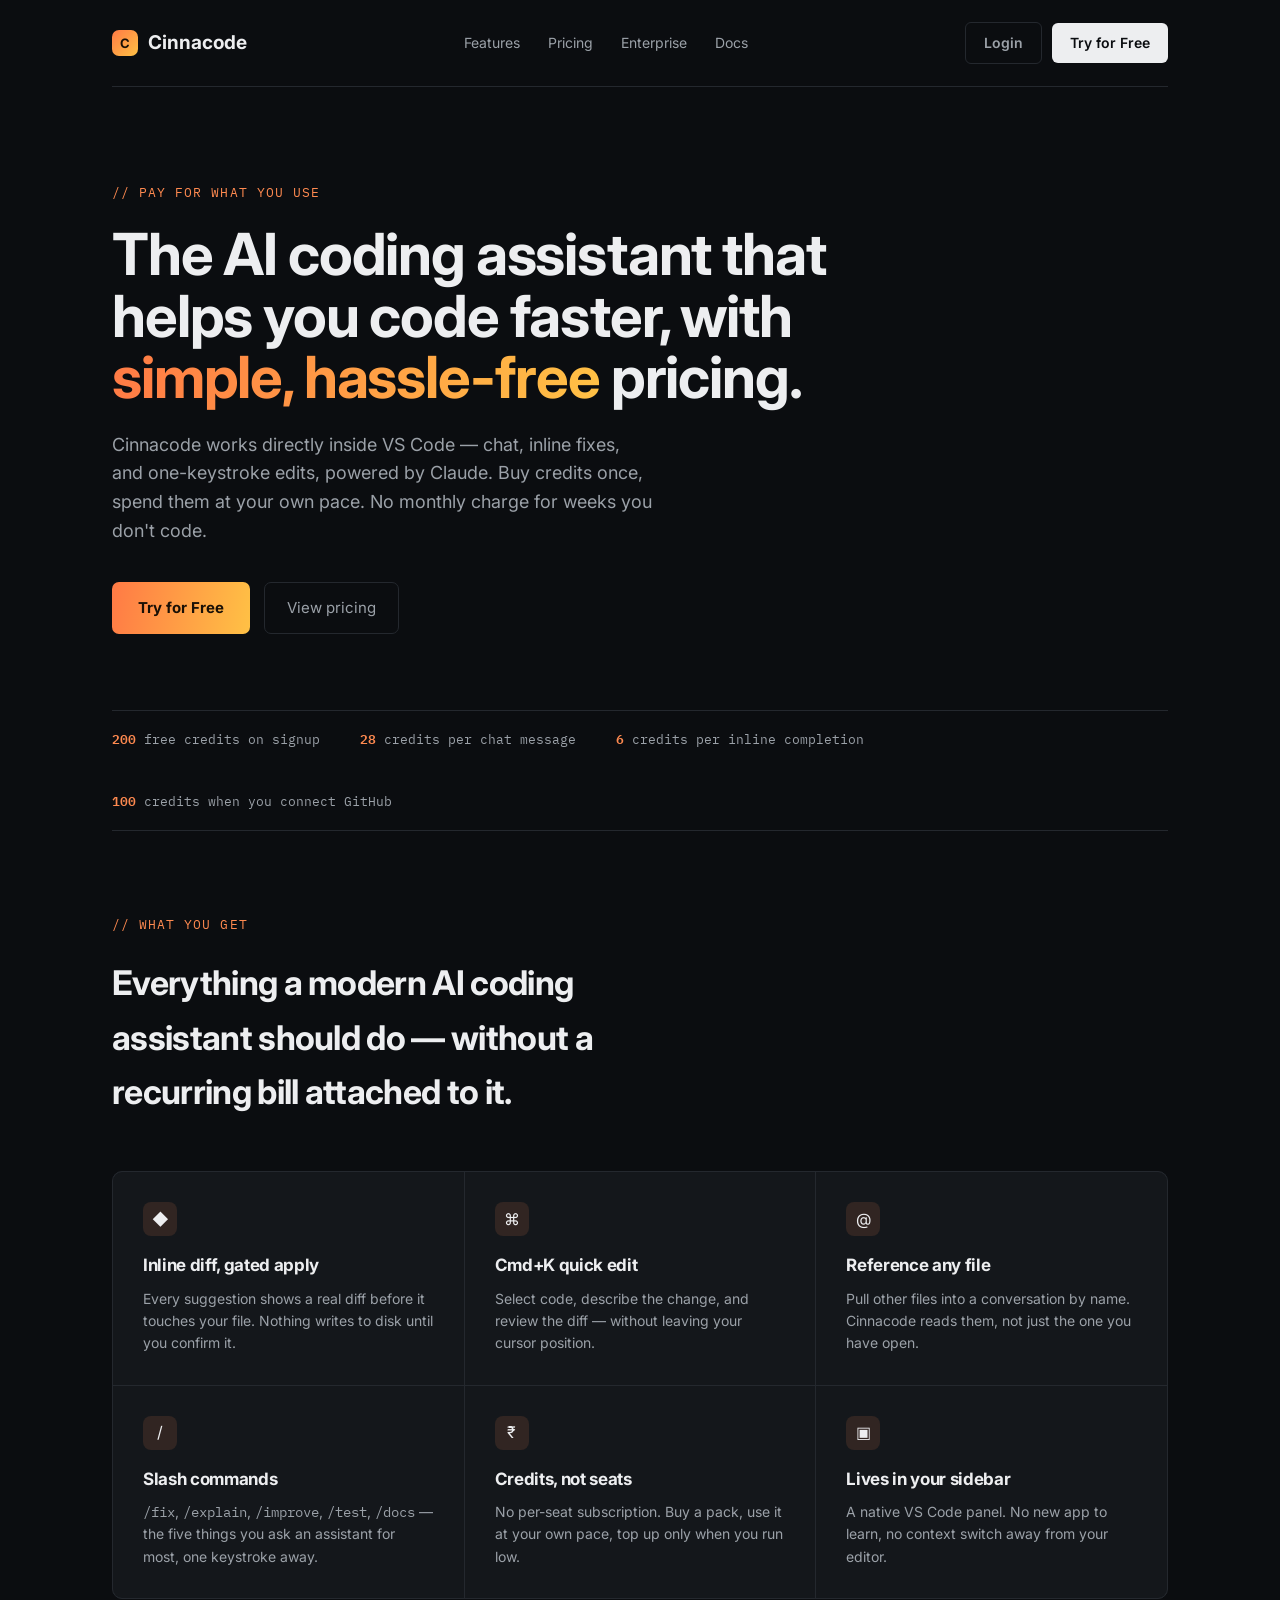
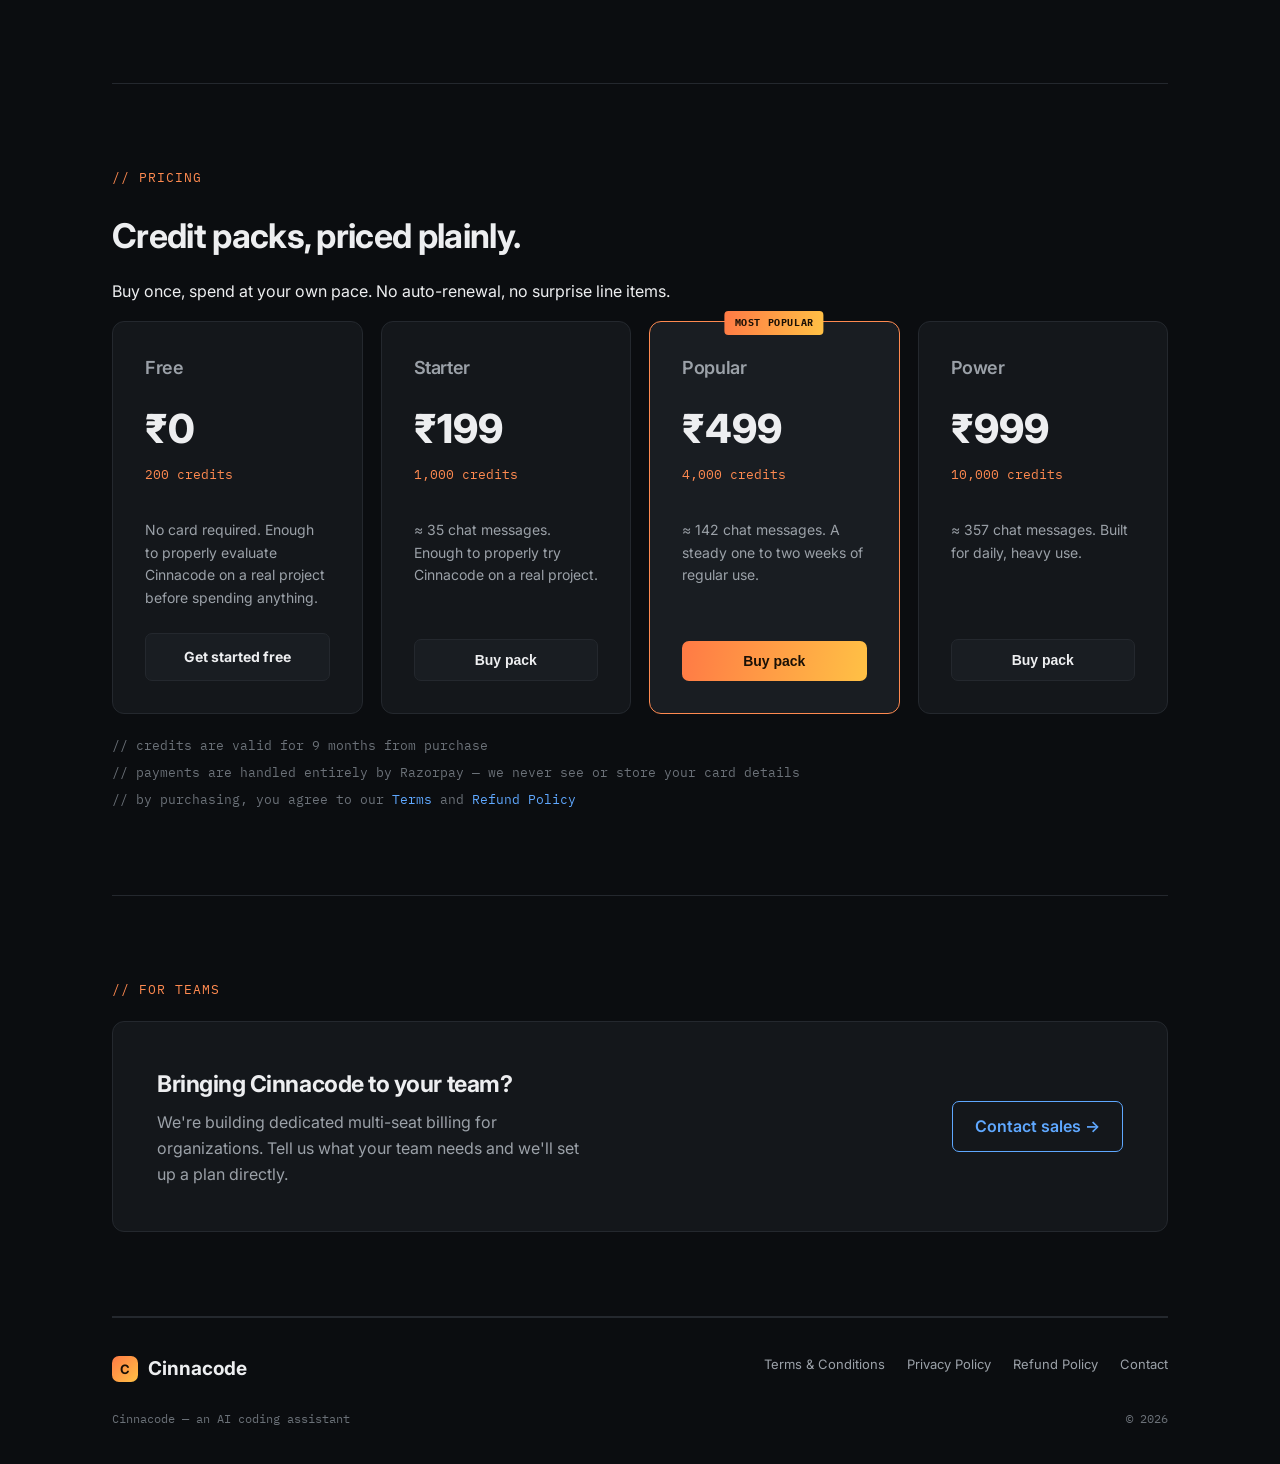
==== commit de601f19: "Change primary CTA wording to 'Try for Free' across the site" ====
--- a/index.html
+++ b/index.html
@@ -3,6 +3,19 @@
 <head>
 <meta charset="UTF-8">
 <meta name="viewport" content="width=device-width, initial-scale=1.0">
+<meta name="description" content="Cinnacode is an AI coding assistant for VS Code, powered by Claude. Pay-as-you-go credits, no subscription — chat, inline fixes, Cmd+K quick edits, and multi-file context.">
+<link rel="canonical" href="https://cinnacode.in/">
+<meta property="og:type" content="website">
+<meta property="og:title" content="Cinnacode — The AI coding assistant that helps you code faster, with simple, hassle-free pricing">
+<meta property="og:description" content="Cinnacode is an AI coding assistant for VS Code, powered by Claude. Pay-as-you-go credits, no subscription — chat, inline fixes, Cmd+K quick edits, and multi-file context.">
+<meta property="og:url" content="https://cinnacode.in/">
+<meta property="og:image" content="https://cinnacode.in/og-image.png">
+<meta property="og:site_name" content="Cinnacode">
+<meta name="twitter:card" content="summary_large_image">
+<meta name="twitter:title" content="Cinnacode — The AI coding assistant that helps you code faster, with simple, hassle-free pricing">
+<meta name="twitter:description" content="Cinnacode is an AI coding assistant for VS Code, powered by Claude. Pay-as-you-go credits, no subscription — chat, inline fixes, Cmd+K quick edits, and multi-file context.">
+<meta name="twitter:image" content="https://cinnacode.in/og-image.png">
+
 <title>Cinnacode — The AI coding assistant that helps you code faster, with simple, hassle-free pricing</title>
 <link rel="preconnect" href="https://fonts.googleapis.com">
 <link href="https://fonts.googleapis.com/css2?family=Inter:wght@400;500;600;700;800&family=IBM+Plex+Mono:wght@400;500;600&display=swap" rel="stylesheet">
@@ -16,6 +29,43 @@
   gtag('js', new Date());
   gtag('config', 'G-FKMWRY9R9C');
 </script>
+<script type="application/ld+json">
+{
+  "@context": "https://schema.org",
+  "@type": "SoftwareApplication",
+  "name": "Cinnacode",
+  "applicationCategory": "DeveloperApplication",
+  "operatingSystem": "Windows, macOS, Linux",
+  "description": "Cinnacode is an AI coding assistant for VS Code, powered by Claude. Pay-as-you-go credits, no subscription — chat, inline fixes, Cmd+K quick edits, and multi-file context.",
+  "url": "https://cinnacode.in/",
+  "offers": [
+    {
+      "@type": "Offer",
+      "name": "Free",
+      "price": "0",
+      "priceCurrency": "INR"
+    },
+    {
+      "@type": "Offer",
+      "name": "Starter",
+      "price": "199",
+      "priceCurrency": "INR"
+    },
+    {
+      "@type": "Offer",
+      "name": "Popular",
+      "price": "499",
+      "priceCurrency": "INR"
+    },
+    {
+      "@type": "Offer",
+      "name": "Power",
+      "price": "999",
+      "priceCurrency": "INR"
+    }
+  ]
+}
+</script>
 </head>
 <body>
 
@@ -30,7 +80,7 @@
     </div>
     <div style="display: flex; align-items: center; gap: 10px;">
       <a href="login.html" class="nav-cta" id="loginNavBtn" style="background:transparent;border:1px solid var(--line);color:var(--text-dim);">Login</a>
-      <a href="register.html" class="nav-cta" id="navCta">Get started</a>
+      <a href="register.html" class="nav-cta" id="navCta">Try for Free</a>
     </div>
   </nav>
 </div>
@@ -41,7 +91,7 @@
     <h1>The AI coding assistant that helps you code faster, with <span class="gradient-text">simple, hassle-free</span> pricing.</h1>
     <p>Cinnacode works directly inside VS Code — chat, inline fixes, and one-keystroke edits, powered by Claude. Buy credits once, spend them at your own pace. No monthly charge for weeks you don't code.</p>
     <div class="hero-actions">
-      <a href="register.html" class="btn-primary">Create your account</a>
+      <a href="register.html" class="btn-primary">Try for Free</a>
       <a href="#pricing" class="btn-secondary">View pricing</a>
     </div>
   </section>
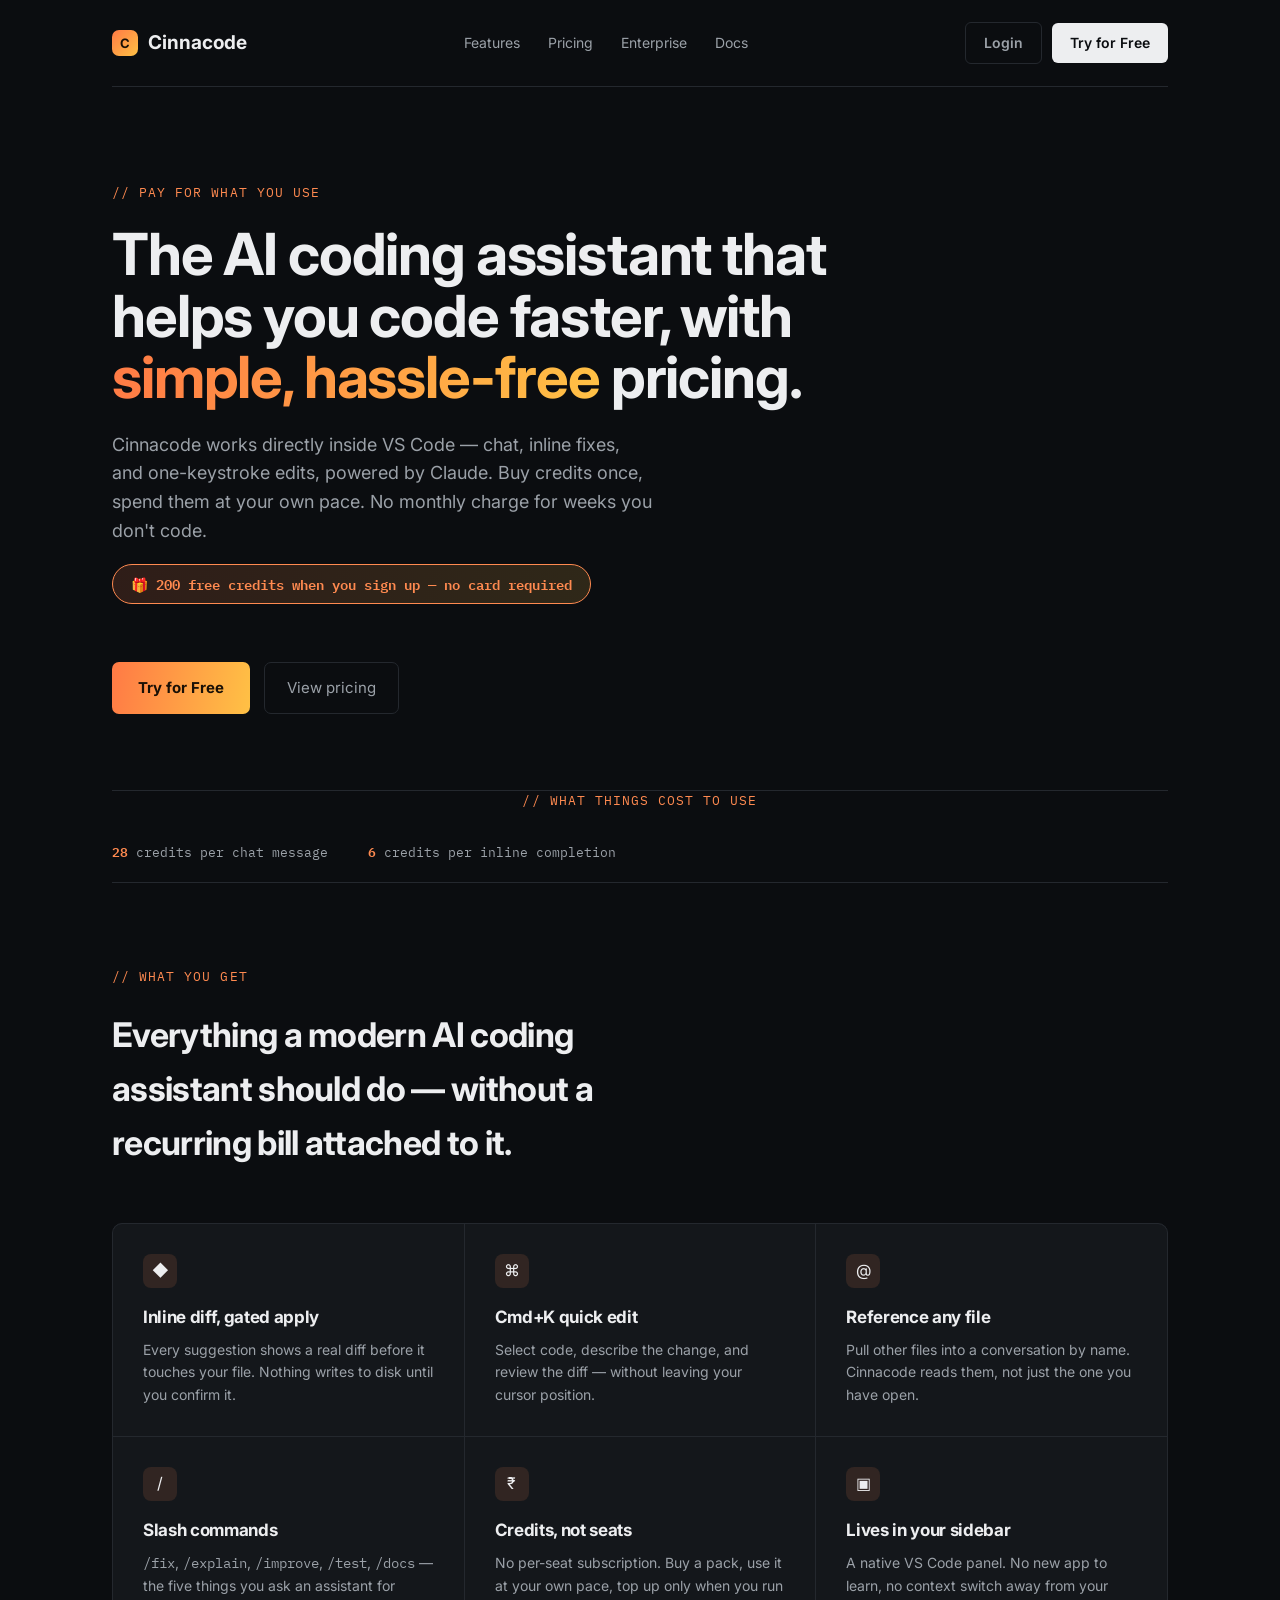
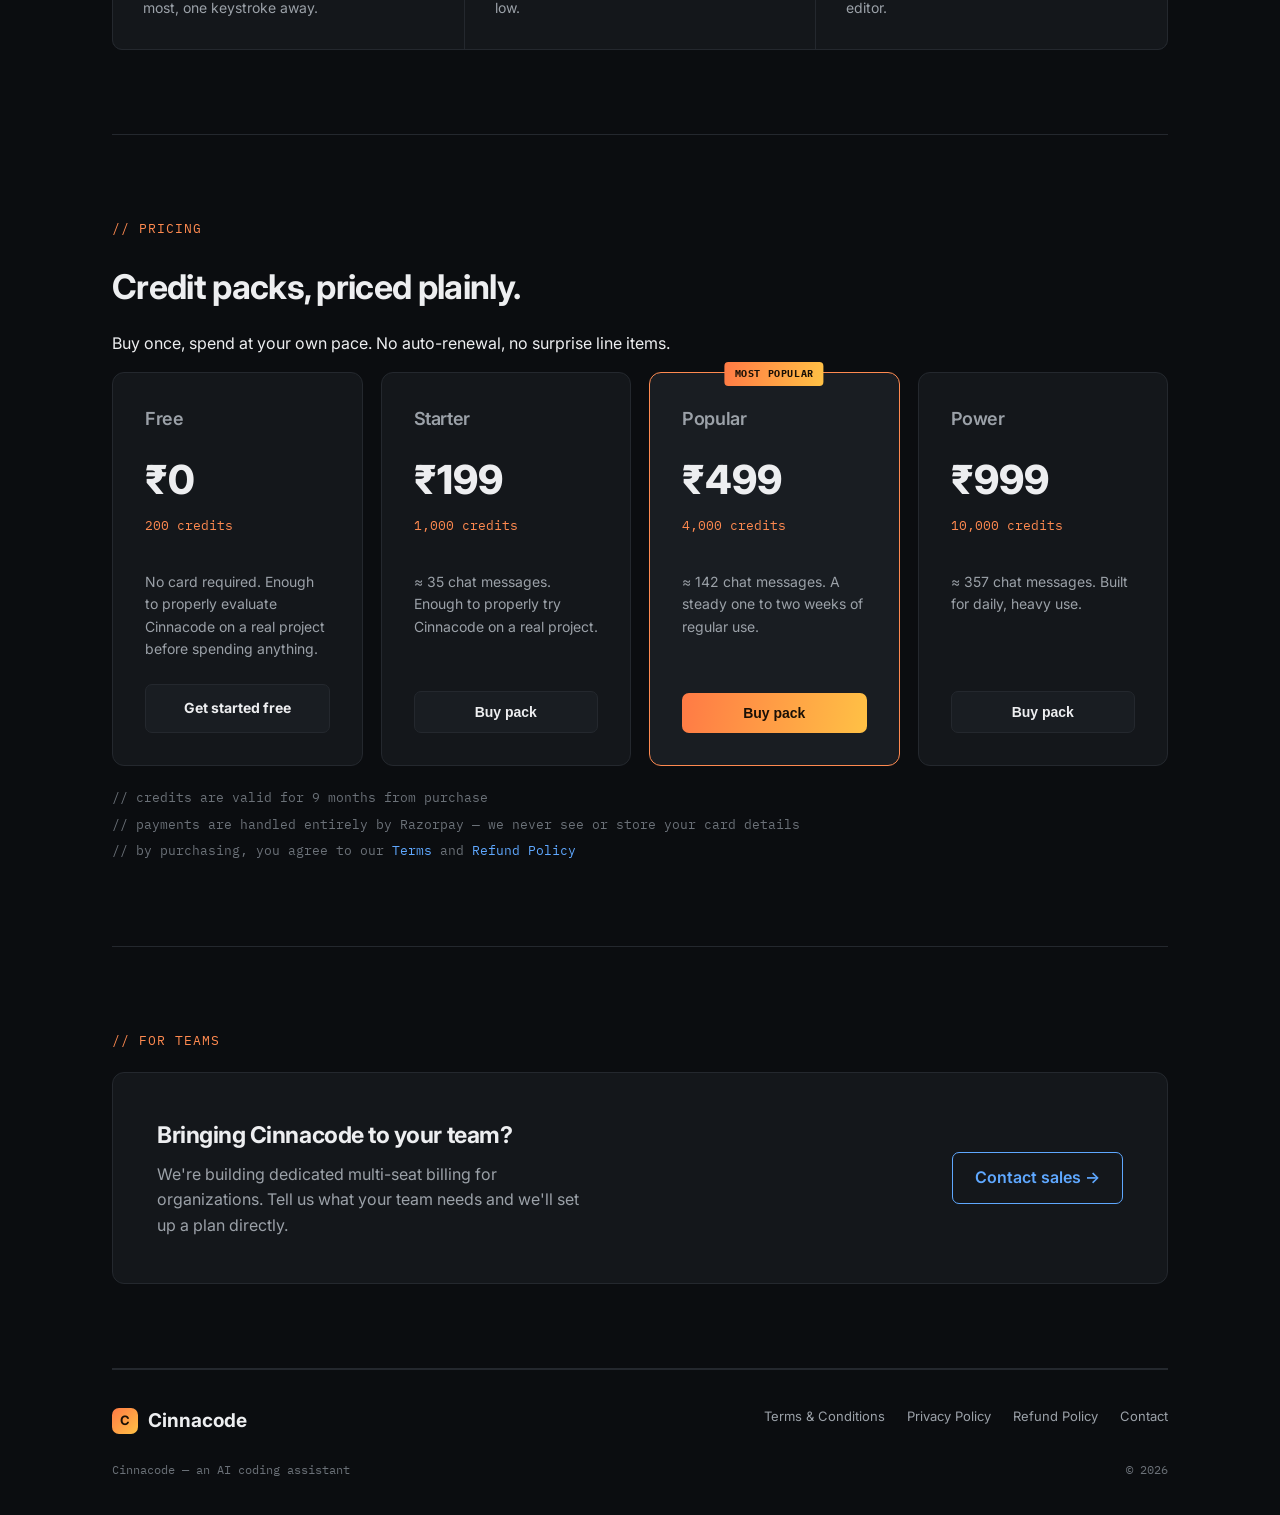
==== commit 09e2e26d: "Redesign hero with prominent free-credits badge, fix credits consistency" ====
--- a/index.html
+++ b/index.html
@@ -90,6 +90,7 @@
     <div class="eyebrow">// pay for what you use</div>
     <h1>The AI coding assistant that helps you code faster, with <span class="gradient-text">simple, hassle-free</span> pricing.</h1>
     <p>Cinnacode works directly inside VS Code — chat, inline fixes, and one-keystroke edits, powered by Claude. Buy credits once, spend them at your own pace. No monthly charge for weeks you don't code.</p>
+    <div class="hero-free-badge">🎁 200 free credits when you sign up — no card required</div>
     <div class="hero-actions">
       <a href="register.html" class="btn-primary">Try for Free</a>
       <a href="#pricing" class="btn-secondary">View pricing</a>
@@ -98,11 +99,10 @@
 </div>
 
 <div class="wrap">
+  <div class="section-label" style="text-align: center; margin-bottom: 12px;">// what things cost to use</div>
   <div class="ticker">
-    <div><span>200</span> free credits on signup</div>
     <div><span>28</span> credits per chat message</div>
     <div><span>6</span> credits per inline completion</div>
-    <div><span>100</span> credits when you connect GitHub</div>
   </div>
 </div>
 
--- a/style.css
+++ b/style.css
@@ -104,6 +104,20 @@
 .btn-outline:hover { background: rgba(95,168,255,0.1); text-decoration: none; }
 
 /* ── Ticker ───────────────────────────────────────────────────────────── */
+.hero-free-badge {
+  display: inline-flex;
+  align-items: center;
+  gap: 8px;
+  background: linear-gradient(100deg, rgba(255,122,69,0.15), rgba(255,193,69,0.15));
+  border: 1px solid var(--accent-solid);
+  border-radius: 999px;
+  padding: 8px 18px;
+  font-family: 'IBM Plex Mono', monospace;
+  font-size: 14px;
+  font-weight: 600;
+  color: var(--accent-solid);
+  margin-bottom: 22px;
+}
 .ticker {
   display: flex; gap: 40px; padding: 18px 0; border-bottom: 1px solid var(--line);
   font-family: 'IBM Plex Mono', monospace; font-size: 13px; color: var(--text-dim); flex-wrap: wrap;
@@ -194,7 +208,7 @@
 .panel > p.sub { color: var(--text-dim); margin-bottom: 32px; font-size: 15px; }
 
 label { display: block; font-size: 13px; color: var(--text-dim); margin-bottom: 7px; font-weight: 500; }
-input[type="text"], input[type="email"], select {
+input[type="text"], input[type="email"], input[type="password"], select {
   width: 100%; padding: 12px 14px; background: var(--panel); border: 1px solid var(--line);
   border-radius: 7px; color: var(--text); font-size: 15px; font-family: 'Inter', sans-serif; margin-bottom: 20px;
 }
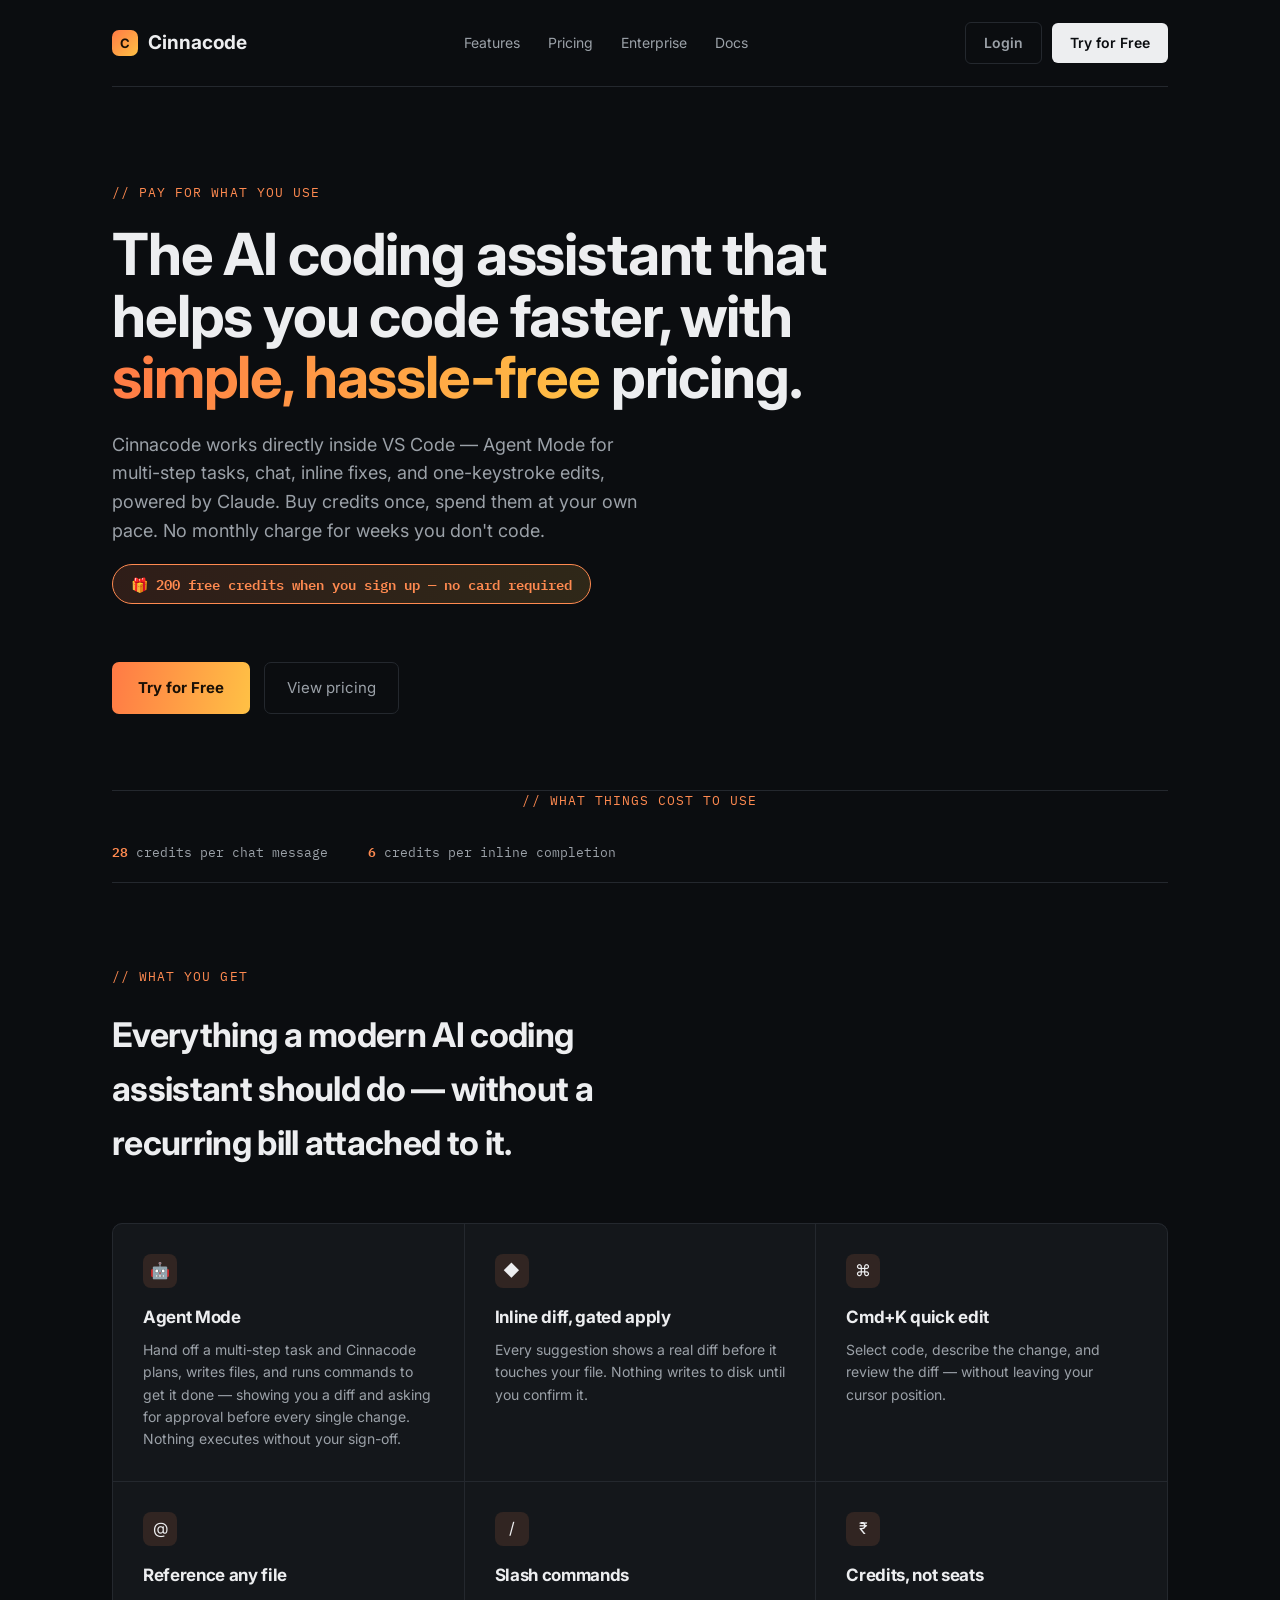
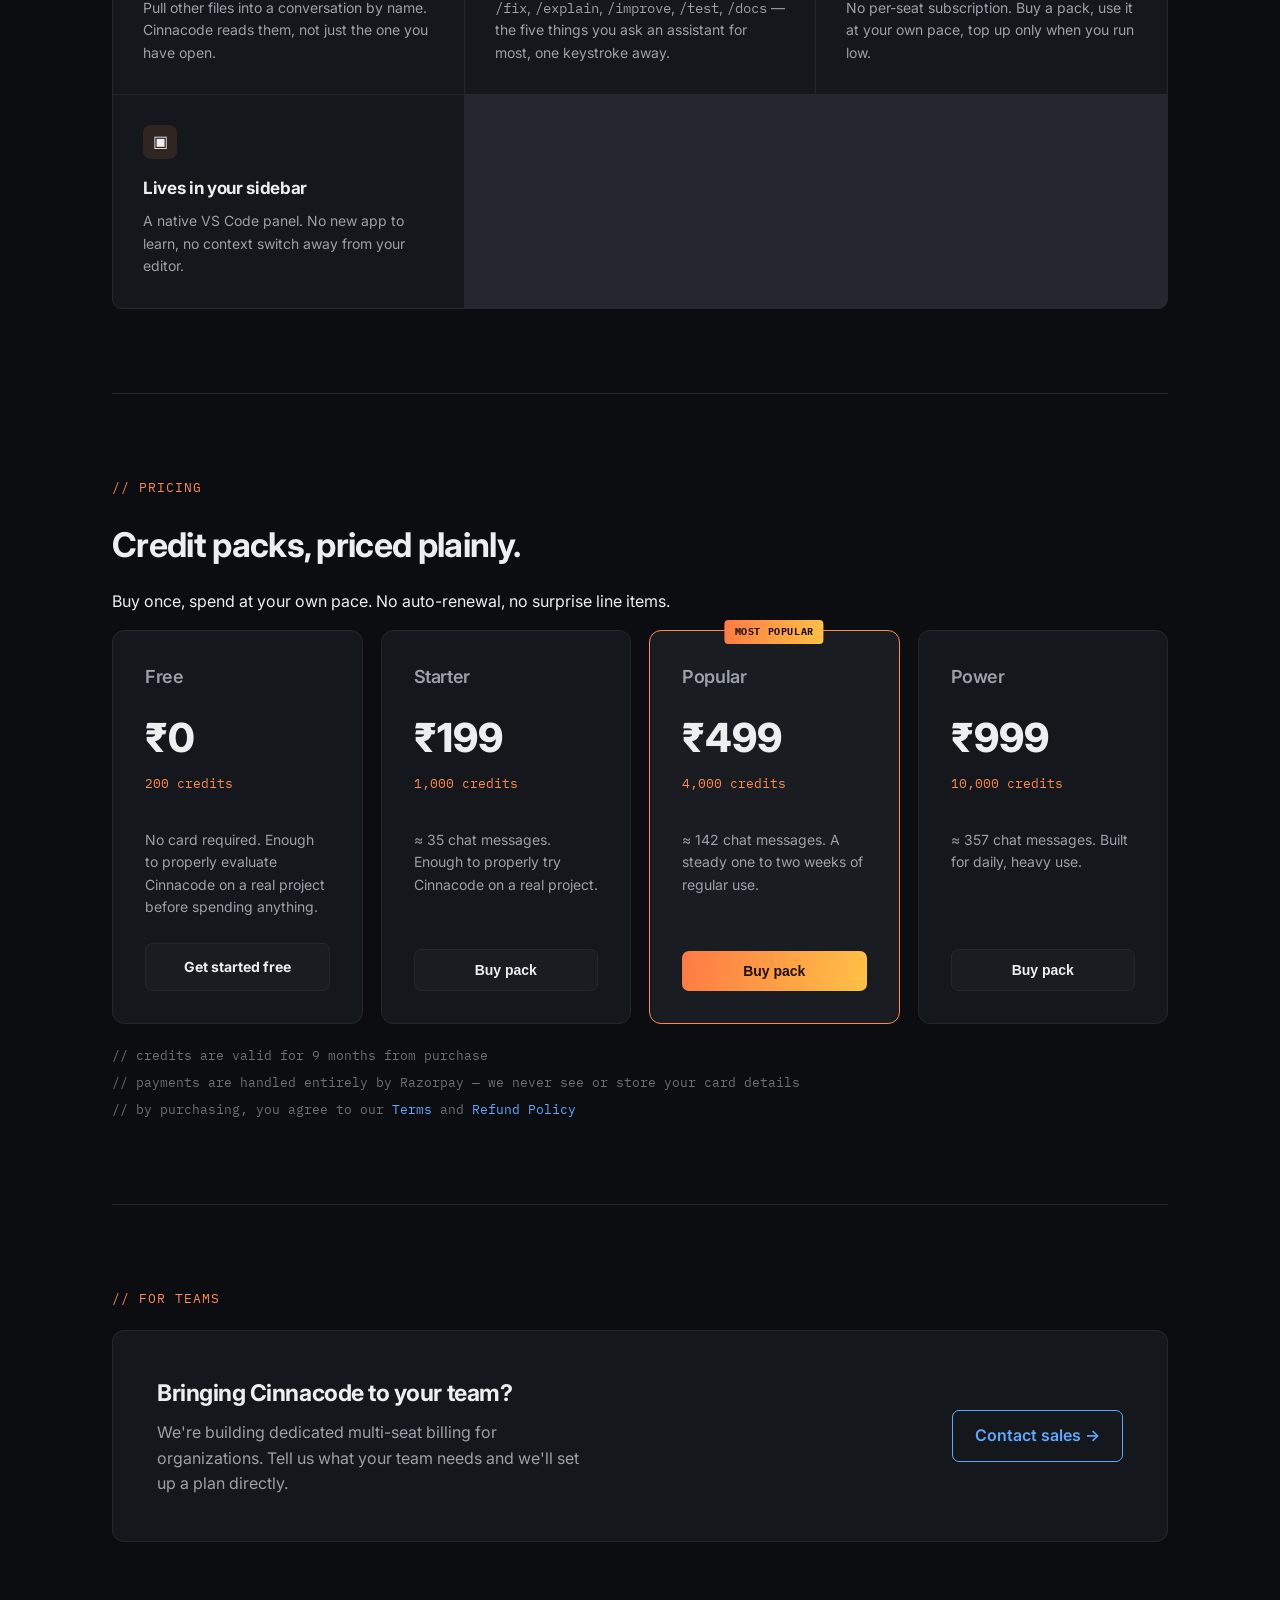
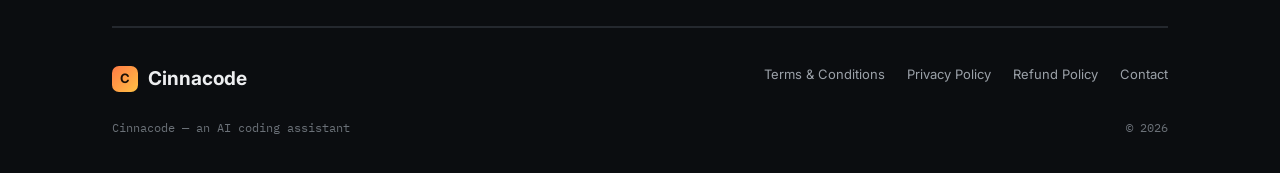
==== commit 4062b0fd: "Document Agent Mode on website and docs" ====
--- a/index.html
+++ b/index.html
@@ -3,17 +3,17 @@
 <head>
 <meta charset="UTF-8">
 <meta name="viewport" content="width=device-width, initial-scale=1.0">
-<meta name="description" content="Cinnacode is an AI coding assistant for VS Code, powered by Claude. Pay-as-you-go credits, no subscription — chat, inline fixes, Cmd+K quick edits, and multi-file context.">
+<meta name="description" content="Cinnacode is an AI coding assistant for VS Code, powered by Claude. Pay-as-you-go credits, no subscription — Agent Mode for multi-step tasks, chat, inline fixes, Cmd+K quick edits, and multi-file context.">
 <link rel="canonical" href="https://cinnacode.in/">
 <meta property="og:type" content="website">
 <meta property="og:title" content="Cinnacode — The AI coding assistant that helps you code faster, with simple, hassle-free pricing">
-<meta property="og:description" content="Cinnacode is an AI coding assistant for VS Code, powered by Claude. Pay-as-you-go credits, no subscription — chat, inline fixes, Cmd+K quick edits, and multi-file context.">
+<meta property="og:description" content="Cinnacode is an AI coding assistant for VS Code, powered by Claude. Pay-as-you-go credits, no subscription — Agent Mode for multi-step tasks, chat, inline fixes, Cmd+K quick edits, and multi-file context.">
 <meta property="og:url" content="https://cinnacode.in/">
 <meta property="og:image" content="https://cinnacode.in/og-image.png">
 <meta property="og:site_name" content="Cinnacode">
 <meta name="twitter:card" content="summary_large_image">
 <meta name="twitter:title" content="Cinnacode — The AI coding assistant that helps you code faster, with simple, hassle-free pricing">
-<meta name="twitter:description" content="Cinnacode is an AI coding assistant for VS Code, powered by Claude. Pay-as-you-go credits, no subscription — chat, inline fixes, Cmd+K quick edits, and multi-file context.">
+<meta name="twitter:description" content="Cinnacode is an AI coding assistant for VS Code, powered by Claude. Pay-as-you-go credits, no subscription — Agent Mode for multi-step tasks, chat, inline fixes, Cmd+K quick edits, and multi-file context.">
 <meta name="twitter:image" content="https://cinnacode.in/og-image.png">
 
 <title>Cinnacode — The AI coding assistant that helps you code faster, with simple, hassle-free pricing</title>
@@ -36,7 +36,7 @@
   "name": "Cinnacode",
   "applicationCategory": "DeveloperApplication",
   "operatingSystem": "Windows, macOS, Linux",
-  "description": "Cinnacode is an AI coding assistant for VS Code, powered by Claude. Pay-as-you-go credits, no subscription — chat, inline fixes, Cmd+K quick edits, and multi-file context.",
+  "description": "Cinnacode is an AI coding assistant for VS Code, powered by Claude. Pay-as-you-go credits, no subscription — Agent Mode for multi-step tasks, chat, inline fixes, Cmd+K quick edits, and multi-file context.",
   "url": "https://cinnacode.in/",
   "offers": [
     {
@@ -89,7 +89,7 @@
   <section class="hero">
     <div class="eyebrow">// pay for what you use</div>
     <h1>The AI coding assistant that helps you code faster, with <span class="gradient-text">simple, hassle-free</span> pricing.</h1>
-    <p>Cinnacode works directly inside VS Code — chat, inline fixes, and one-keystroke edits, powered by Claude. Buy credits once, spend them at your own pace. No monthly charge for weeks you don't code.</p>
+    <p>Cinnacode works directly inside VS Code — Agent Mode for multi-step tasks, chat, inline fixes, and one-keystroke edits, powered by Claude. Buy credits once, spend them at your own pace. No monthly charge for weeks you don't code.</p>
     <div class="hero-free-badge">🎁 200 free credits when you sign up — no card required</div>
     <div class="hero-actions">
       <a href="register.html" class="btn-primary">Try for Free</a>
@@ -111,6 +111,11 @@
     <div class="section-label">// what you get</div>
     <h2>Everything a modern AI coding assistant should do — without a recurring bill attached to it.</h2>
     <div class="feature-grid">
+      <div class="feature-card">
+        <div class="feature-icon">🤖</div>
+        <h3>Agent Mode</h3>
+        <p>Hand off a multi-step task and Cinnacode plans, writes files, and runs commands to get it done — showing you a diff and asking for approval before every single change. Nothing executes without your sign-off.</p>
+      </div>
       <div class="feature-card">
         <div class="feature-icon">◆</div>
         <h3>Inline diff, gated apply</h3>
@@ -314,4 +319,4 @@
 </script>
 
 </body>
-</html>
+</html>
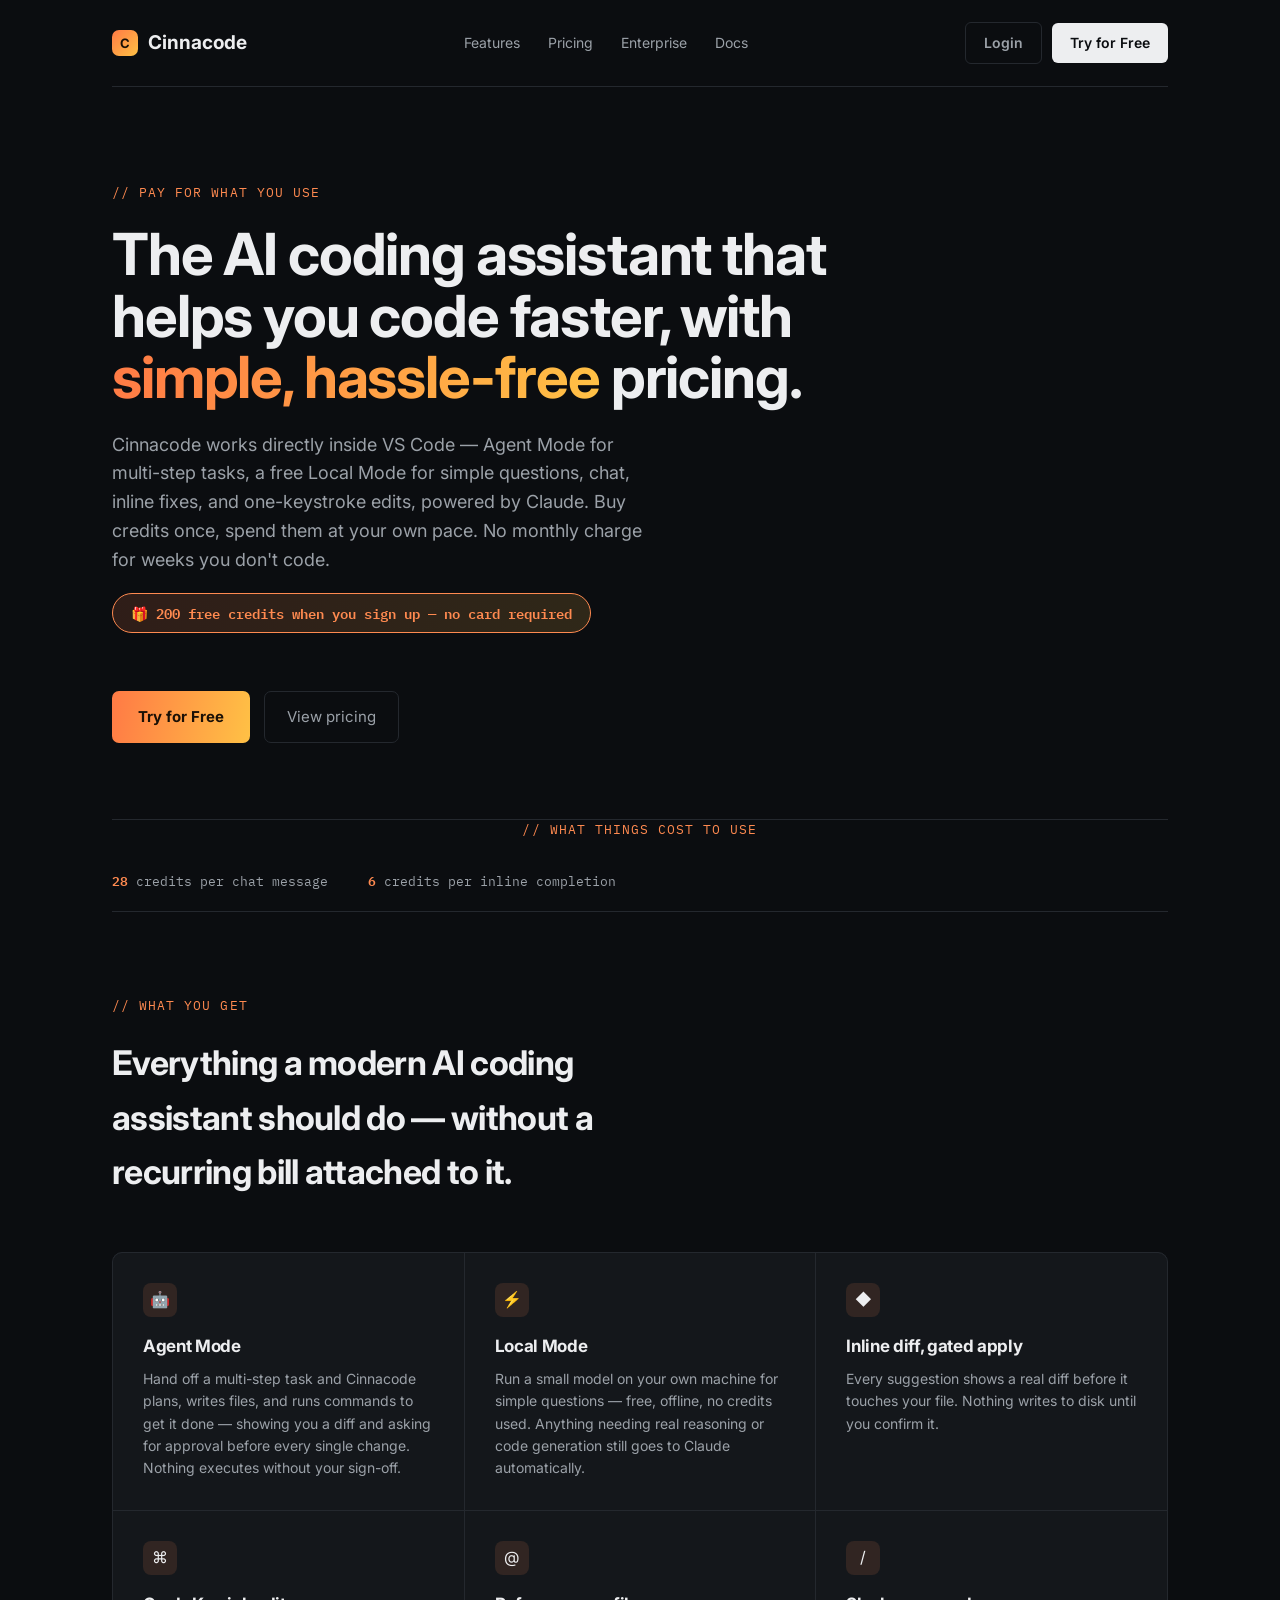
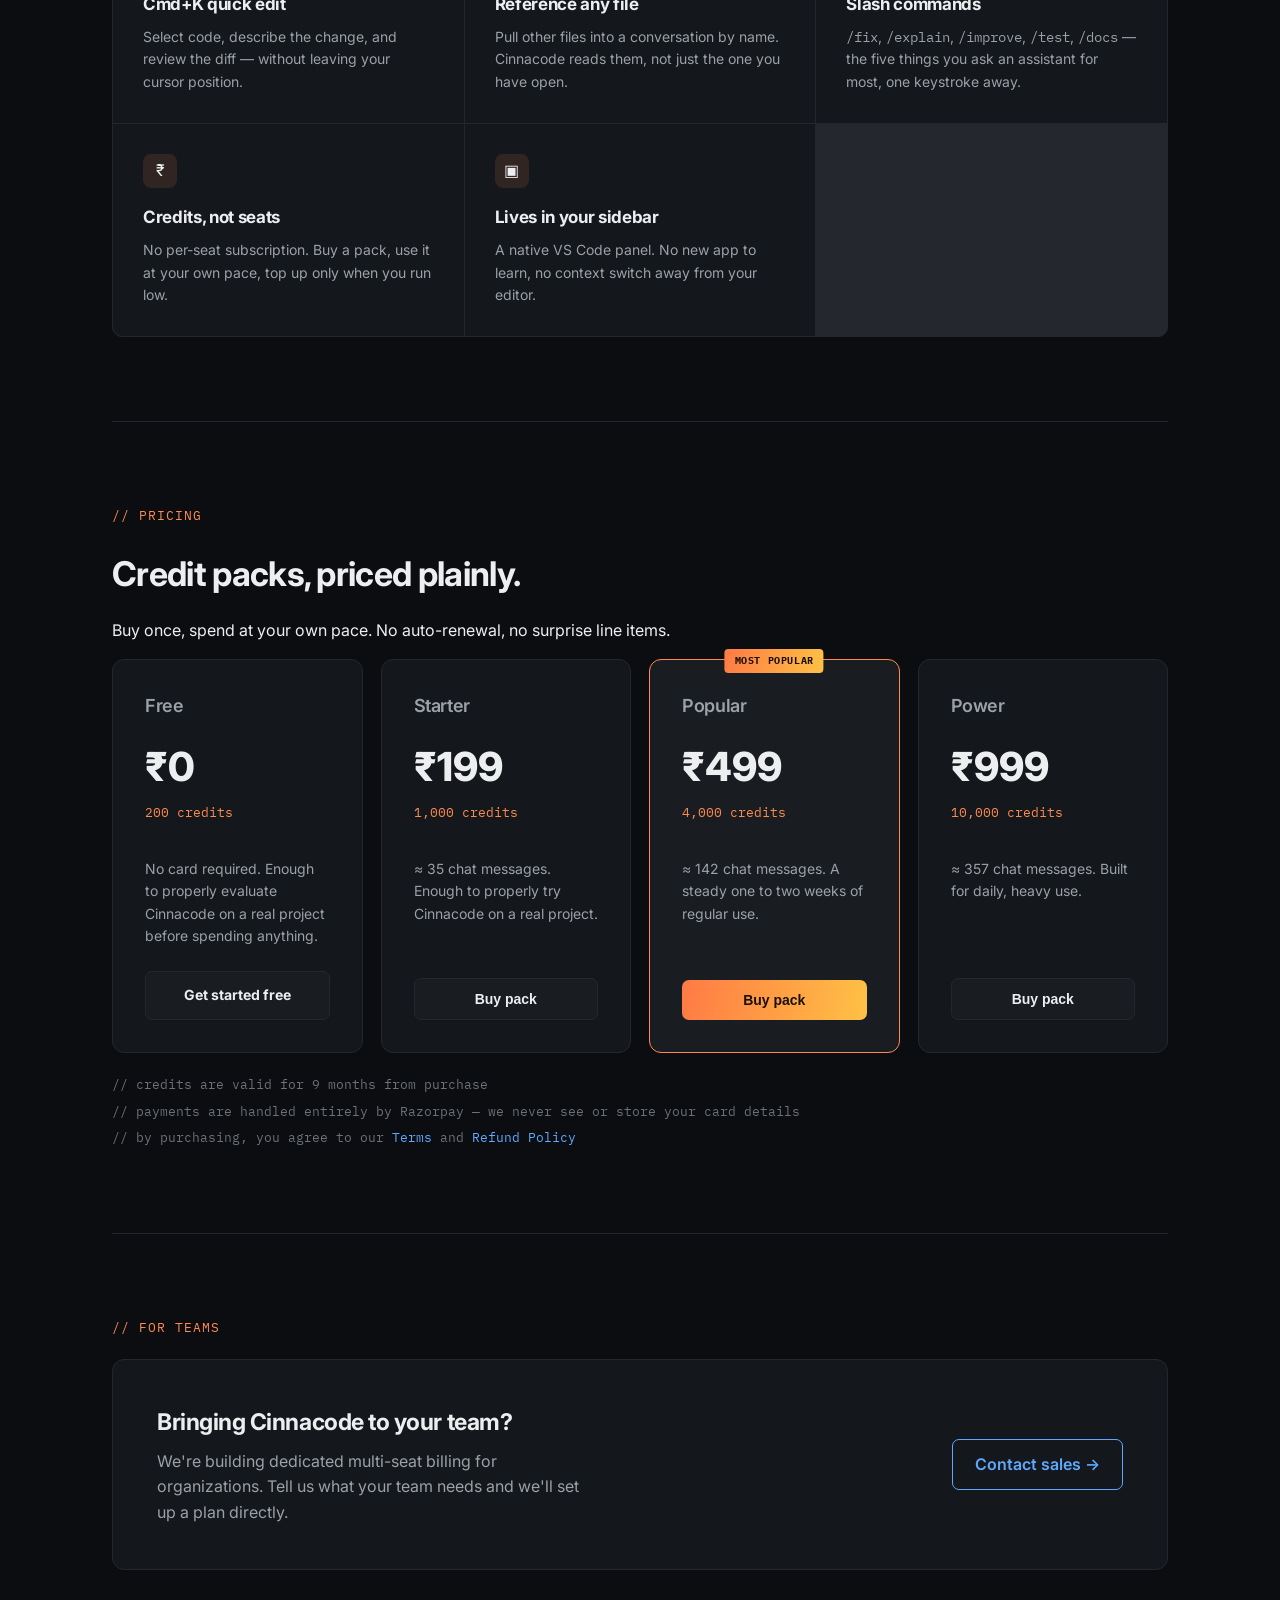
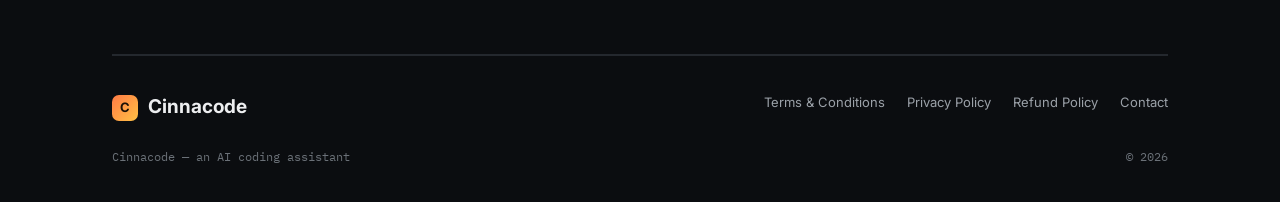
==== commit d9b3a411: "Document Local Mode on the website" ====
--- a/index.html
+++ b/index.html
@@ -3,17 +3,17 @@
 <head>
 <meta charset="UTF-8">
 <meta name="viewport" content="width=device-width, initial-scale=1.0">
-<meta name="description" content="Cinnacode is an AI coding assistant for VS Code, powered by Claude. Pay-as-you-go credits, no subscription — Agent Mode for multi-step tasks, chat, inline fixes, Cmd+K quick edits, and multi-file context.">
+<meta name="description" content="Cinnacode is an AI coding assistant for VS Code, powered by Claude. Pay-as-you-go credits, no subscription — Agent Mode for multi-step tasks, a free Local Mode for simple questions, chat, inline fixes, Cmd+K quick edits, and multi-file context.">
 <link rel="canonical" href="https://cinnacode.in/">
 <meta property="og:type" content="website">
 <meta property="og:title" content="Cinnacode — The AI coding assistant that helps you code faster, with simple, hassle-free pricing">
-<meta property="og:description" content="Cinnacode is an AI coding assistant for VS Code, powered by Claude. Pay-as-you-go credits, no subscription — Agent Mode for multi-step tasks, chat, inline fixes, Cmd+K quick edits, and multi-file context.">
+<meta property="og:description" content="Cinnacode is an AI coding assistant for VS Code, powered by Claude. Pay-as-you-go credits, no subscription — Agent Mode for multi-step tasks, a free Local Mode for simple questions, chat, inline fixes, Cmd+K quick edits, and multi-file context.">
 <meta property="og:url" content="https://cinnacode.in/">
 <meta property="og:image" content="https://cinnacode.in/og-image.png">
 <meta property="og:site_name" content="Cinnacode">
 <meta name="twitter:card" content="summary_large_image">
 <meta name="twitter:title" content="Cinnacode — The AI coding assistant that helps you code faster, with simple, hassle-free pricing">
-<meta name="twitter:description" content="Cinnacode is an AI coding assistant for VS Code, powered by Claude. Pay-as-you-go credits, no subscription — Agent Mode for multi-step tasks, chat, inline fixes, Cmd+K quick edits, and multi-file context.">
+<meta name="twitter:description" content="Cinnacode is an AI coding assistant for VS Code, powered by Claude. Pay-as-you-go credits, no subscription — Agent Mode for multi-step tasks, a free Local Mode for simple questions, chat, inline fixes, Cmd+K quick edits, and multi-file context.">
 <meta name="twitter:image" content="https://cinnacode.in/og-image.png">
 
 <title>Cinnacode — The AI coding assistant that helps you code faster, with simple, hassle-free pricing</title>
@@ -36,7 +36,7 @@
   "name": "Cinnacode",
   "applicationCategory": "DeveloperApplication",
   "operatingSystem": "Windows, macOS, Linux",
-  "description": "Cinnacode is an AI coding assistant for VS Code, powered by Claude. Pay-as-you-go credits, no subscription — Agent Mode for multi-step tasks, chat, inline fixes, Cmd+K quick edits, and multi-file context.",
+  "description": "Cinnacode is an AI coding assistant for VS Code, powered by Claude. Pay-as-you-go credits, no subscription — Agent Mode for multi-step tasks, a free Local Mode for simple questions, chat, inline fixes, Cmd+K quick edits, and multi-file context.",
   "url": "https://cinnacode.in/",
   "offers": [
     {
@@ -89,7 +89,7 @@
   <section class="hero">
     <div class="eyebrow">// pay for what you use</div>
     <h1>The AI coding assistant that helps you code faster, with <span class="gradient-text">simple, hassle-free</span> pricing.</h1>
-    <p>Cinnacode works directly inside VS Code — Agent Mode for multi-step tasks, chat, inline fixes, and one-keystroke edits, powered by Claude. Buy credits once, spend them at your own pace. No monthly charge for weeks you don't code.</p>
+    <p>Cinnacode works directly inside VS Code — Agent Mode for multi-step tasks, a free Local Mode for simple questions, chat, inline fixes, and one-keystroke edits, powered by Claude. Buy credits once, spend them at your own pace. No monthly charge for weeks you don't code.</p>
     <div class="hero-free-badge">🎁 200 free credits when you sign up — no card required</div>
     <div class="hero-actions">
       <a href="register.html" class="btn-primary">Try for Free</a>
@@ -115,6 +115,11 @@
         <div class="feature-icon">🤖</div>
         <h3>Agent Mode</h3>
         <p>Hand off a multi-step task and Cinnacode plans, writes files, and runs commands to get it done — showing you a diff and asking for approval before every single change. Nothing executes without your sign-off.</p>
+      </div>
+      <div class="feature-card">
+        <div class="feature-icon">⚡</div>
+        <h3>Local Mode</h3>
+        <p>Run a small model on your own machine for simple questions — free, offline, no credits used. Anything needing real reasoning or code generation still goes to Claude automatically.</p>
       </div>
       <div class="feature-card">
         <div class="feature-icon">◆</div>
